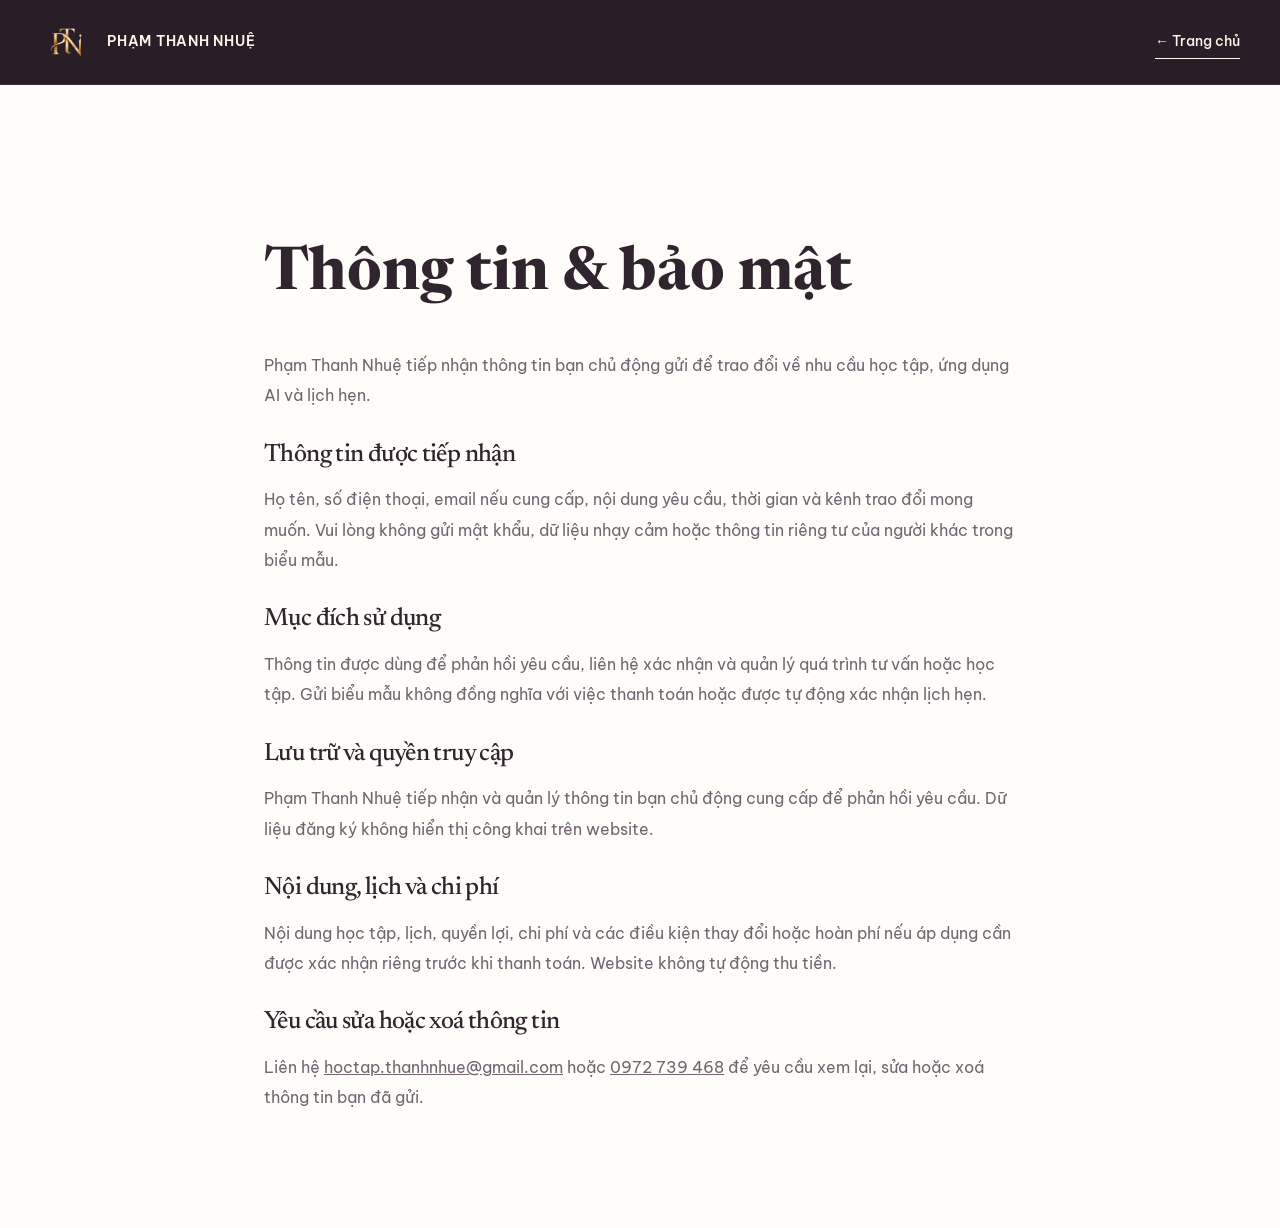
==== chinh-sach.html @ 93b3c7e9 "Refresh responsive layout and add inline registration form Preserve existing content and imagery. Ad" ====
<!doctype html><html lang="vi"><head><meta charset="utf-8"><meta name="viewport" content="width=device-width,initial-scale=1"><title>Thông tin & bảo mật | Phạm Thanh Nhuệ</title><link rel="preconnect" href="https://fonts.googleapis.com"><link rel="preconnect" href="https://fonts.gstatic.com" crossorigin><link href="https://fonts.googleapis.com/css2?family=Be+Vietnam+Pro:wght@400;500;600;700&family=Newsreader:opsz,wght@6..72,400;6..72,500;6..72,600&display=swap" rel="stylesheet"><link rel="stylesheet" href="style.css"><link rel="icon" type="image/png" sizes="1200x1200" href="/favicon-logo-v1.png"><link rel="apple-touch-icon" href="/favicon-logo-v1.png">


















<link rel="stylesheet" href="features.css"><link rel="stylesheet" href="refresh.css"><meta name="robots" content="noindex, nofollow"></head><body><header><div class="nav wrap"><a class="brand" href="/"><img src="logo-chi-pham-nhue-20260904110819-0026k.png" alt="Logo Phạm Thanh Nhuệ"><span>PHẠM THANH NHUỆ</span></a><a class="text-link" href="/#ket-noi">← Trang chủ</a></div></header><main class="wrap portal-shell"><article class="policy-copy"><h1>Thông tin &amp; bảo mật</h1><p>Phạm Thanh Nhuệ tiếp nhận thông tin bạn chủ động gửi để trao đổi về nhu cầu học tập, ứng dụng AI và lịch hẹn.</p><h2>Thông tin được tiếp nhận</h2><p>Họ tên, số điện thoại, email nếu cung cấp, nội dung yêu cầu, thời gian và kênh trao đổi mong muốn. Vui lòng không gửi mật khẩu, dữ liệu nhạy cảm hoặc thông tin riêng tư của người khác trong biểu mẫu.</p><h2>Mục đích sử dụng</h2><p>Thông tin được dùng để phản hồi yêu cầu, liên hệ xác nhận và quản lý quá trình tư vấn hoặc học tập. Gửi biểu mẫu không đồng nghĩa với việc thanh toán hoặc được tự động xác nhận lịch hẹn.</p><h2>Lưu trữ và quyền truy cập</h2><p>Phạm Thanh Nhuệ tiếp nhận và quản lý thông tin bạn chủ động cung cấp để phản hồi yêu cầu. Dữ liệu đăng ký không hiển thị công khai trên website.</p><h2>Nội dung, lịch và chi phí</h2><p>Nội dung học tập, lịch, quyền lợi, chi phí và các điều kiện thay đổi hoặc hoàn phí nếu áp dụng cần được xác nhận riêng trước khi thanh toán. Website không tự động thu tiền.</p><h2>Yêu cầu sửa hoặc xoá thông tin</h2><p>Liên hệ <a href="mailto:hoctap.thanhnhue@gmail.com">hoctap.thanhnhue@gmail.com</a> hoặc <a href="tel:0972739468">0972 739 468</a> để yêu cầu xem lại, sửa hoặc xoá thông tin bạn đã gửi.</p></article></main><script src="backend-config.js"></script><script src="api.js"></script></body></html>
---- style.css ----
:root{--ink:#24212a;--plum:#251823;--deep:#1b121a;--gold:#e0bc73;--muted:#746e76;--line:#e7e3e7;--paper:#fff;--soft:#f5f4f7;--serif:'Newsreader',Georgia,serif;--sans:'Be Vietnam Pro',sans-serif}*{box-sizing:border-box}html{scroll-behavior:smooth;scroll-padding-top:100px}body{margin:0;background:var(--paper);color:var(--ink);font:16px/1.8 var(--sans);-webkit-font-smoothing:antialiased}a{color:inherit;text-decoration:none}button,input,textarea{font:inherit}button,a,input,textarea{-webkit-tap-highlight-color:transparent}button{cursor:pointer}img{display:block;max-width:100%}h1,h2,h3,p{margin:0}p+p{margin-top:1rem}h2{font:500 clamp(2rem,3.1vw,3.15rem)/1.18 var(--serif);letter-spacing:-.025em;text-transform:none}h3{font-size:1.12rem;line-height:1.5;font-weight:600}p{color:var(--muted)}.wrap{width:min(1200px,calc(100% - 96px));margin:auto}.skip{position:fixed;left:20px;top:-100px;padding:12px;background:white;z-index:100}.skip:focus{top:10px}:focus-visible{outline:3px solid #be8940;outline-offset:5px}.button{display:inline-flex;align-items:center;justify-content:center;gap:22px;background:var(--gold);color:#251b19;padding:17px 24px;border:1px solid var(--gold);border-radius:4px;font-weight:600;font-size:.875rem;line-height:1.5;transition:background .2s,transform .2s}.button:hover{background:#efcf8f;transform:translateY(-2px)}.button span{font-size:1.25rem}.button.small{font-size:.8rem;padding:11px 17px;gap:17px}.text-link{display:inline-flex;align-items:center;font-size:.875rem;font-weight:500;border-bottom:1px solid currentColor;padding:4px 0;line-height:1.8}.eyebrow{font-size:.75rem;letter-spacing:.13em;text-transform:uppercase;font-weight:500;margin-bottom:24px;line-height:1.7;color:#936e37}header{position:sticky;top:0;z-index:20;background:rgba(27,18,26,.98);color:#fdf8ec;border-bottom:1px solid #ffffff14}.nav{display:flex;align-items:center;justify-content:space-between;gap:25px;min-height:90px}.brand{display:flex;align-items:center;gap:13px;flex-shrink:0}.brand img{width:49px;height:49px;object-fit:contain}.brand span{font-size:.85rem;letter-spacing:.055em;font-weight:600}nav{display:flex;gap:29px}nav a{font-size:.8rem;color:#d9d0d8;transition:color .2s}nav a:hover{color:var(--gold)}.menu-toggle{display:none}.hero{position:relative;background:var(--deep);color:#fff;overflow:hidden}.hero:before{content:'';position:absolute;inset:0;background:linear-gradient(90deg,#1b121afa,#211420bd),var(--hero-bg) center/cover;opacity:.7}.hero-grid{position:relative;display:grid;grid-template-columns:1.1fr 1fr;gap:50px;align-items:center;padding-top:70px;padding-bottom:55px}.hero .eyebrow{color:var(--gold);letter-spacing:.075em;margin-bottom:27px}.hero .eyebrow span{display:inline-block;width:22px;height:1px;background:var(--gold);vertical-align:middle;margin-right:12px}.hero h1{font:400 clamp(4.6rem,6.4vw,6.3rem)/.99 var(--serif);letter-spacing:-.04em;margin-bottom:25px}.hero h1 em{font-weight:400;color:var(--gold)}.hero h2{font:500 1.24rem/1.6 var(--sans);letter-spacing:0;margin-bottom:20px}.hero-description{max-width:540px;font-size:.93rem;line-height:1.9;color:#bdb1ba}.hero-actions{display:flex;align-items:center;flex-wrap:wrap;gap:20px;margin-top:32px}.hero-actions .text-link{color:#e4d3b3;font-size:.8rem}.hero-visual{position:relative;align-self:stretch;min-height:570px;display:flex;align-items:flex-end;padding-left:30px}.portrait-frame{position:relative;width:100%;height:545px;border:1px solid #bd936552;border-radius:240px 240px 12px 12px;background:radial-gradient(ellipse at 50% 65%,#78504890,transparent 75%);isolation:isolate;overflow:hidden}.portrait-frame:after{content:'';position:absolute;inset:auto 0 0;height:150px;background:linear-gradient(transparent,#23151dea);z-index:1}.portrait{position:absolute;height:102%;width:100%;object-fit:contain;object-position:bottom;bottom:-5px}.frame-label{position:absolute;top:30px;left:50%;transform:translateX(-50%);white-space:nowrap;font-size:.68rem;letter-spacing:.3em;color:#c7a97b}.portrait-caption{position:absolute;z-index:2;bottom:27px;left:15px;right:15px;text-align:center}.portrait-caption span{font-size:.65rem;letter-spacing:.13em;color:#e5d8c3}.portrait-caption strong{display:block;color:#f2d39a;font:500 1.75rem/1.6 var(--serif);margin-top:6px}.mentor-seal{position:absolute;left:0;top:58%;width:104px;height:104px;background:#e2bd77;border:7px solid #2e2026;border-radius:50%;color:#352620;display:flex;align-items:center;justify-content:center;flex-direction:column;z-index:3;box-shadow:0 15px 30px #0003}.mentor-seal b{font:500 2rem/1 var(--serif)}.mentor-seal span{font-size:.62rem;line-height:1.45;text-align:center;margin-top:6px}.stats{position:relative;border-top:1px solid #ffffff20;display:grid;grid-template-columns:repeat(3,1fr);padding:26px 0 32px}.stats>div{display:flex;gap:20px;align-items:center;justify-content:center;border-right:1px solid #ffffff20}.stats>div:first-child{justify-content:flex-start}.stats>div:last-child{border:0}.stats strong{font:400 3.1rem/1.2 var(--serif);color:var(--gold)}.stats span{font-size:.8rem;color:#d6ccd3}.section{padding-top:105px;padding-bottom:105px}.section-heading{display:grid;grid-template-columns:1.1fr .85fr;gap:90px;align-items:end;margin-bottom:50px}.section-heading h2{max-width:620px}.section-lead{font-size:.92rem;line-height:1.95;padding-bottom:4px}.benefits{display:grid;grid-template-columns:repeat(3,1fr);gap:26px}.benefit{border-top:1px solid #c4b5a4;padding:24px 0 0;display:flex;flex-direction:column}.number{font:400 2.8rem/1 var(--serif);color:#baa586;margin-bottom:30px}.benefit h3{font:500 1.55rem/1.3 var(--serif);margin-bottom:24px;min-height:65px}.benefit p{font-size:.875rem;line-height:1.85}.benefit .micro{font-size:.72rem;font-weight:600;letter-spacing:.04em;color:#a18c74;margin-bottom:7px}.solution{margin-top:25px;background:var(--soft);border-radius:5px;padding:22px;flex:1}.solution .micro{color:#815c27}.roadmap{background:var(--soft)}.roadmap-grid{display:grid;grid-template-columns:1fr 1.12fr;gap:110px}.roadmap-heading h2{margin-bottom:27px}.roadmap-heading>p:not(.eyebrow){font-size:.91rem;line-height:1.95}.roadmap-heading .text-link{margin-top:30px;color:#795422}.step{display:grid;grid-template-columns:48px 1fr;gap:26px;padding:29px 0;border-bottom:1px solid #dedbe1}.step:first-child{padding-top:0}.step:last-child{border:0;padding-bottom:0}.step>span{display:flex;align-items:center;justify-content:center;border:1px solid #c4ac87;border-radius:50%;width:44px;height:44px;font:500 1.35rem var(--serif);color:#8c6937}.step h3{font-size:.95rem;text-transform:uppercase;margin-bottom:11px}.step p{font-size:.875rem;line-height:1.85}.tech-grid{display:grid;grid-template-columns:1fr 1fr;gap:22px}.tech-card{border:1px solid var(--line);padding:32px;border-radius:7px;position:relative}.tech-index{font:400 1.6rem var(--serif);color:#bca681;display:block;margin-bottom:21px}.tech-card h3{font-size:1.12rem;margin-bottom:12px}.tech-card p{font-size:.875rem;max-width:440px;margin-bottom:26px;min-height:52px}.tags{display:flex;flex-wrap:wrap;gap:9px}.tags span{border:1px solid var(--line);border-radius:4px;padding:6px 12px;font-size:.76rem;background:#faf9fb;color:#514951}.quote-band{background:linear-gradient(#241520b8,#241520b8),var(--quote-bg) center/cover;color:#f6e8d2;text-align:center;padding:77px 0}.quote-band blockquote{font:400 clamp(2rem,3.3vw,3rem)/1.3 var(--serif);max-width:850px;margin:0 auto 23px}.quote-band p{color:var(--gold);font-size:.73rem;letter-spacing:.2em}.contact{display:grid;grid-template-columns:1fr 1fr;gap:90px}.contact-copy h2{margin-bottom:26px}.contact-copy>p:not(.eyebrow){font-size:.9rem}.advisor{display:flex;gap:20px;align-items:center;margin:30px 0}.advisor img{width:75px;height:86px;object-fit:cover;object-position:top;background:#ece7eb;border-radius:44px 44px 5px 5px}.advisor strong{font-size:.9rem}.advisor p{font-size:.62rem;margin-top:5px;letter-spacing:.04em}.availability{border-left:2px solid #c39b60;padding:5px 0 5px 18px;color:#907343;line-height:1.8}form{padding:35px;background:var(--soft);border:1px solid #e7e1e8;border-radius:8px;align-self:start}form h3{font:500 1.6rem var(--serif);margin-bottom:25px}label{display:block;font-size:.76rem;font-weight:500;margin-bottom:7px}input,textarea{display:block;width:100%;border:1px solid #dcd6df;border-radius:4px;background:#fff;padding:12px 13px;color:var(--ink);font-size:.875rem;min-width:0;margin-bottom:19px}textarea{resize:vertical}input::placeholder,textarea::placeholder{color:#a099a4}input:focus,textarea:focus{border-color:#a58a64;outline:2px solid #d1b78b50;outline-offset:1px}.form-row{display:grid;grid-template-columns:1fr 1fr;gap:15px}.form-note{font-size:.75rem;line-height:1.7;margin-bottom:18px}form>.button{width:100%;justify-content:space-between}.result-actions{display:flex;gap:12px;flex-wrap:wrap}.result-actions a,.result-actions button{border:1px solid #be9b60;padding:8px 12px;background:white;border-radius:3px;font-size:.8rem}#form-result{margin-top:20px;padding-top:15px;border-top:1px solid #d8ced8}#form-result p{font-size:.8rem;margin-bottom:12px}.experiences{background:#f5f4f2}.gallery{display:grid;grid-template-columns:repeat(4,1fr);gap:16px}.gallery-item{padding:0;border:0;background:#e4e4df;border-radius:5px;position:relative;overflow:hidden;aspect-ratio:4/5;isolation:isolate}.gallery-item img{width:100%;height:100%;object-fit:cover;transition:transform .5s}.gallery-item:hover img{transform:scale(1.05)}.gallery-item>span{position:absolute;bottom:0;left:0;right:0;padding:30px 15px 12px;background:linear-gradient(transparent,#0008);color:white;display:flex;justify-content:space-between;font-size:.75rem}footer{background:var(--deep);color:#d3c7ce;padding-top:60px}.footer-grid{display:grid;grid-template-columns:1.5fr 1fr .55fr;gap:70px;padding-bottom:45px}.footer-grid p{font-size:.8rem;max-width:390px;color:#9e929b}.footer-role{font-size:.65rem!important;margin:17px 0 10px;letter-spacing:.04em}.footer-grid h3{font-size:.875rem;margin-bottom:17px;color:#e3ca9b}.footer-grid>div:not(:first-child)>a,.socials>span{display:block;font-size:.8rem;margin-bottom:9px;overflow-wrap:anywhere}.socials>span{color:#887e85}.footer-bottom{border-top:1px solid #ffffff16;padding-top:20px;padding-bottom:24px;display:flex;justify-content:space-between;font-size:.7rem;color:#968992}.footer-bottom a{color:#d8c4a4}dialog{padding:45px 65px;background:#171119;border:1px solid #6d5764;border-radius:8px;color:#fff;width:min(1100px,95vw);max-height:94dvh;overflow:auto}dialog::backdrop{background:#100b12e8}dialog[open]{display:flex;align-items:center;justify-content:center;gap:20px}dialog figure{margin:0;min-width:0}dialog img{max-height:75dvh;object-fit:contain;margin:auto}dialog figcaption{font-size:.8rem;text-align:center;margin-top:12px;color:#dfd4db}dialog button{border:1px solid #ffffff40;background:#2d2130;color:white;border-radius:50%;height:42px;min-width:42px;font-size:1.2rem}#close-lightbox{position:absolute;right:9px;top:8px;font-size:1.7rem}#copy-status{color:#725123}@media(min-width:1500px){.hero-grid{padding-top:90px;padding-bottom:75px}}@media(max-width:1100px){.wrap{width:calc(100% - 60px)}.nav{gap:14px}nav{gap:15px}.brand span{font-size:.72rem}.button.small{font-size:.72rem}.hero-grid{gap:20px}.hero h1{font-size:5rem}.hero-visual{padding-left:18px}.section-heading{gap:50px}.roadmap-grid{gap:60px}.contact{gap:50px}.footer-grid{gap:35px}}@media(max-width:850px){.wrap{width:calc(100% - 40px)}.nav{min-height:76px}.brand img{width:43px;height:43px}.nav>.button{margin-left:auto;font-size:.7rem;padding:10px 12px;gap:8px}.menu-toggle{display:block;background:transparent;color:var(--gold);border:1px solid #ffffff30;border-radius:3px;font-size:1.3rem;width:38px;height:38px}.nav nav{display:none;position:absolute;top:76px;left:0;right:0;background:var(--deep);padding:24px;flex-direction:column;gap:18px;border-bottom:1px solid #ffffff30}.nav nav.open{display:flex}.hero-grid{padding-top:55px;grid-template-columns:1.1fr 1fr;gap:8px}.hero h1{font-size:4rem}.hero h2{font-size:1rem}.hero-description{font-size:.83rem}.hero .eyebrow{font-size:.65rem}.hero-visual{min-height:460px}.portrait-frame{height:440px}.portrait-caption strong{font-size:1.35rem}.portrait-caption span{font-size:.51rem}.frame-label{font-size:.53rem}.mentor-seal{width:84px;height:84px;left:0}.mentor-seal b{font-size:1.6rem}.mentor-seal span{font-size:.55rem}.hero-actions .button{font-size:.75rem;padding:14px 17px}.stats>div{gap:10px}.stats strong{font-size:2.6rem}.stats span{font-size:.65rem}.section{padding-top:75px;padding-bottom:75px}.section-heading{gap:30px;grid-template-columns:1fr 1fr}.section-heading h2{font-size:2.2rem}.benefits{gap:18px}.benefit h3{font-size:1.3rem}.solution{padding:16px}.roadmap-grid{gap:40px}.contact{gap:30px}form{padding:23px}.form-row{grid-template-columns:1fr;gap:0}.gallery{gap:12px}.footer-grid{gap:25px;grid-template-columns:1.3fr 1fr}.socials{grid-column:1/-1;display:flex;gap:25px}.footer-bottom{gap:30px}.eyebrow{font-size:.7rem}}@media(max-width:600px){html{scroll-padding-top:85px}.wrap{width:calc(100% - 40px)}.nav{gap:9px;min-height:74px}.brand{gap:8px}.brand span{font-size:.66rem;letter-spacing:.015em}.brand img{width:34px;height:40px}.nav>.button{font-size:.65rem;padding:8px 9px;gap:0;max-width:107px;text-align:center}.nav>.button span{display:none}.menu-toggle{width:33px;height:35px;font-size:1.15rem;flex-shrink:0}.hero-grid{grid-template-columns:1fr;padding-top:42px;padding-bottom:30px}.hero h1{font-size:4.55rem;line-height:1.02}.hero h2{font-size:1.1rem;line-height:1.55}.hero .eyebrow{font-size:.65rem;letter-spacing:.055em;margin-bottom:22px}.hero-description{font-size:.9rem}.hero-actions{gap:22px;margin-top:27px}.hero-actions .button{font-size:.8rem;padding:15px 17px}.hero-actions .text-link{font-size:.76rem}.hero-visual{min-height:470px;margin-top:25px;padding:0 12px 0 24px}.portrait-frame{height:460px}.portrait-caption strong{font-size:1.7rem}.portrait-caption span{font-size:.65rem}.frame-label{font-size:.65rem}.mentor-seal{width:95px;height:95px;left:2px;top:60%}.stats{padding:23px 0 28px}.stats>div{flex-direction:column;gap:3px;justify-content:center!important;align-items:center;text-align:center}.stats strong{font-size:2.3rem}.stats span{font-size:.64rem;max-width:90px;line-height:1.6}.section{padding-top:65px;padding-bottom:65px}.section-heading{grid-template-columns:1fr;gap:23px;margin-bottom:35px}.section-heading h2,h2{font-size:2.2rem;line-height:1.18}.section-lead{font-size:.9rem}.eyebrow{margin-bottom:18px}.benefits{grid-template-columns:1fr;gap:30px}.benefit{padding-top:20px}.number{font-size:2.3rem;margin-bottom:17px}.benefit h3{min-height:0;font-size:1.6rem;margin-bottom:21px}.benefit p{font-size:.9rem}.benefit .micro{font-size:.75rem}.solution{padding:21px;margin-top:20px}.roadmap-grid{grid-template-columns:1fr;gap:43px}.step{gap:20px;padding:24px 0}.step h3{font-size:.92rem}.tech-grid{grid-template-columns:1fr;gap:16px}.tech-card{padding:25px}.tech-card p{min-height:0;font-size:.9rem}.tags span{font-size:.77rem}.quote-band{padding:60px 0}.quote-band blockquote{font-size:2.05rem}.contact{grid-template-columns:1fr;gap:35px}.contact-copy>p:not(.eyebrow){font-size:.9rem}.advisor p{font-size:.64rem}form{padding:24px 20px}input,textarea{font-size:1rem}.form-row{grid-template-columns:1fr}.gallery{grid-template-columns:repeat(2,1fr);gap:12px}.footer-grid{grid-template-columns:1fr;gap:28px}.footer-grid .brand span{font-size:.9rem}.footer-grid .brand img{width:48px;height:48px}.footer-grid>div:not(:first-child)>a,.socials>span{font-size:.875rem}.footer-grid p{font-size:.875rem}.socials{gap:20px;flex-wrap:wrap}.footer-bottom{flex-direction:column;gap:8px;font-size:.75rem}dialog{padding:48px 10px 17px;gap:8px!important;width:98vw}dialog button{min-width:32px;height:32px;font-size:1rem}dialog figcaption{font-size:.7rem}dialog img{max-height:70dvh}}@media(prefers-reduced-motion:reduce){html{scroll-behavior:auto}*,*:before,*:after{transition:none!important}}
/* Readable Vietnamese copy at every breakpoint. */
.hero-description,.section-lead,.benefit p,.roadmap-heading>p:not(.eyebrow),.step p,.tech-card p,.contact-copy>p:not(.eyebrow){font-size:1rem}
nav a,.button.small,.hero-actions .button,.hero-actions .text-link,.stats span,label,.form-note,.tags span,.benefit .micro,.result-actions a,.result-actions button,#form-result p,.footer-grid p,.footer-grid>div:not(:first-child)>a,.socials>span{font-size:.875rem}
.eyebrow,.hero .eyebrow,.portrait-caption span,.advisor p,.frame-label,.footer-role,.footer-bottom,.gallery-item>span{font-size:.75rem!important}
.mentor-seal span{font-size:.75rem;line-height:1.2}.mentor-seal{width:110px;height:110px}.portrait{height:114%;width:114%;max-width:none;left:-7%;bottom:-8%}.brand span{font-size:.875rem}.hero-visual{min-height:570px}
@media(max-width:1100px){nav{gap:16px}.nav{gap:14px}.brand span{font-size:.8rem}.button.small{padding:10px 12px;font-size:.8rem}}
@media(max-width:850px){.hero-grid{grid-template-columns:1.15fr 1fr}.hero-visual{min-height:520px}.portrait-frame{height:470px}.hero h1{font-size:3.8rem}.frame-label{letter-spacing:.1em}.portrait-caption span{font-size:.65rem!important}.stats>div{flex-direction:column;gap:3px}.stats>div:first-child{justify-content:center}.stats span{text-align:center;font-size:.8rem}}
@media(max-width:600px){.nav>.button{display:none}.menu-toggle{margin-left:auto;width:42px;height:42px}.brand span{font-size:.875rem}.brand img{width:42px;height:42px}.hero-grid{grid-template-columns:1fr}.hero h1{font-size:clamp(3.8rem,16vw,4.55rem)}.hero-visual{min-height:480px}.hero .eyebrow{letter-spacing:.02em}.hero .eyebrow span{display:none}.stats span{font-size:.75rem;max-width:105px}.portrait-caption span{font-size:.75rem!important}.portrait-caption strong{font-size:1.7rem}.hero-actions{gap:22px}.hero-actions .button{font-size:.875rem}.advisor img{flex-shrink:0}.advisor p{line-height:1.6}.section-heading h2,h2{font-size:2.25rem}.footer-bottom{font-size:.75rem}.socials{gap:22px}}
---- features.css ----
.feature-grid{display:grid;grid-template-columns:repeat(2,minmax(0,1fr));gap:20px}.feature-card{padding:30px;border:1px solid #e0bc7333;border-radius:20px;background:#251823;text-decoration:none;color:inherit;transition:transform .2s,border-color .2s}.feature-card:hover{transform:translateY(-4px);border-color:#e0bc73}.feature-card span,.feature-card b{color:#e0bc73;font-size:13px}.feature-card h3{font-size:27px;margin:18px 0 12px}.feature-card p{line-height:1.8;color:#d1c5cd}.feature-faq details{border-bottom:1px solid #e0bc7333;padding:23px 0}.feature-faq summary{cursor:pointer;font-size:18px}.feature-faq details p{max-width:850px;line-height:1.8;color:#d1c5cd}.quick-contact{position:fixed;bottom:20px;right:20px;display:flex;gap:8px;z-index:30}.quick-contact a{background:#e0bc73;color:#251823;border:1px solid #1b121a;padding:12px 18px;border-radius:30px;text-decoration:none;font-weight:600;box-shadow:0 5px 25px #0004}.form-layout{display:grid;grid-template-columns:1fr 1.1fr;gap:70px;padding-top:70px;padding-bottom:80px}.form-layout h1{font-family:Newsreader,serif;font-size:clamp(40px,5vw,68px);line-height:1.1;margin:15px 0 25px}.form-portrait{margin-top:35px}.form-portrait img{height:240px;max-width:100%;object-fit:contain;object-position:left bottom}.form-portrait p{color:#e0bc73}.form-panel{background:#251823;border:1px solid #e0bc7333;padding:32px;border-radius:24px;align-self:start}.form-panel form{display:grid;gap:22px}.form-panel label{display:grid;gap:9px;font-size:14px}.form-panel input,.form-panel textarea,.form-panel select{font:inherit;color:#f8f1ec;background:#1b121a;border:1px solid #ad939680;padding:13px 14px;border-radius:9px;width:100%;box-sizing:border-box;color-scheme:dark}.form-panel input:focus,.form-panel textarea:focus,.form-panel select:focus{outline:2px solid #e0bc73;outline-offset:2px}.form-panel .consent{display:flex;align-items:flex-start;gap:12px;line-height:1.7}.consent input{width:18px;height:18px;flex:0 0 18px;margin-top:4px;accent-color:#e0bc73}.form-panel small,.form-note{color:#b9aab4;font-size:12px;line-height:1.7}.form-panel .button{cursor:pointer;justify-content:center;width:100%;font:inherit}.form-panel button:disabled{opacity:.6;cursor:wait}.bot-trap{position:absolute!important;left:-10000px!important;width:1px!important;height:1px!important;overflow:hidden}#form-status:empty{display:none}#form-status{padding:15px;border-radius:10px;background:#1b121a;line-height:1.7}#form-status[data-state=success]{border:1px solid #8bc69b}#form-status[data-state=error]{border:1px solid #e79da2}.policy-copy{max-width:800px;padding:60px 24px;margin:auto;line-height:1.9}.policy-copy h1{font-family:Newsreader,serif;font-size:48px}.policy-copy h2{font-size:25px;margin-top:30px}.portal-shell{padding-block:55px;min-height:65vh}.portal-card{padding:28px;background:#251823;border:1px solid #e0bc7333;border-radius:20px;margin:20px 0}.portal-toolbar{display:flex;gap:12px;flex-wrap:wrap}.portal-table{overflow:auto}.portal-table table{border-collapse:collapse;width:100%;min-width:650px}.portal-table th,.portal-table td{padding:14px;text-align:left;border-bottom:1px solid #e0bc7333;vertical-align:top}.portal-table select,.portal-table button{font:inherit}.portal-status{color:#e0bc73}.portal-hidden{display:none!important}@media(max-width:760px){.feature-grid,.form-layout{grid-template-columns:1fr}.form-layout{gap:30px;padding-top:35px}.form-portrait{display:none}.form-panel{padding:22px}.quick-contact{bottom:12px;right:12px}.quick-contact a{padding:10px 14px;font-size:13px}.feature-card{padding:24px}.form-layout h1{font-size:44px}.feature-faq{padding-bottom:90px}}
.portal-shell h1{font-family:Newsreader,serif;font-size:clamp(38px,5vw,60px);margin:18px 0}.portal-shell input,.portal-shell select,.portal-shell textarea{color:#f8f1ec;background:#1b121a;border:1px solid #ad939680;border-radius:8px;padding:11px;font:inherit;max-width:100%}.admin-stats{display:grid;grid-template-columns:repeat(4,1fr);gap:14px;margin:25px 0}.admin-stats div{border:1px solid #e0bc7333;padding:20px;border-radius:16px;background:#251823}.admin-stats strong{display:block;font-size:30px;color:#e0bc73}.admin-stats span{font-size:13px}.admin-tabs{margin:30px 0;border-bottom:1px solid #e0bc7333}.admin-tabs button{padding:14px 10px;border:0;background:none;color:#d1c5cd;font:inherit;cursor:pointer}.admin-tabs button[aria-selected=true]{color:#e0bc73;border-bottom:3px solid #e0bc73}.admin-filters{display:grid;grid-template-columns:2fr 1fr 1fr;gap:15px;margin:25px 0}.admin-filters label{display:grid;gap:8px;font-size:13px}.lead-meta{display:flex;gap:15px;flex-wrap:wrap;color:#c4b3bf;font-size:13px}.lead-message{white-space:pre-wrap;overflow-wrap:anywhere;line-height:1.7}.lead-badge{padding:5px 10px;border:1px solid #e0bc7360;border-radius:30px;color:#e0bc73;display:inline-block;font-size:12px}.admin-dialog{background:#251823;color:#fff;width:min(650px,92vw);border:1px solid #e0bc7360;border-radius:20px;padding:30px;max-height:90vh;overflow:auto}.admin-dialog::backdrop{background:#000a}.admin-dialog #close-editor{float:right;background:none;color:#fff;border:0;font-size:30px;cursor:pointer}.admin-dialog form{display:grid;gap:18px}.admin-dialog label{display:grid;gap:8px}.admin-dialog input,.admin-dialog select,.admin-dialog textarea{background:#1b121a;color:#fff;padding:12px;border:1px solid #ad939680;border-radius:8px;font:inherit;width:100%}.admin-dialog input[type=checkbox]{width:20px}.admin-dialog pre{white-space:pre-wrap;overflow-wrap:anywhere;padding:15px;background:#1b121a}.portal-footer{display:flex;gap:25px;flex-wrap:wrap;padding-bottom:25px}.lesson-card p{white-space:pre-wrap}.lesson-card label{display:flex;gap:12px;align-items:center}.lesson-card input[type=checkbox]{width:20px;height:20px;accent-color:#e0bc73}@media(max-width:760px){.admin-stats{grid-template-columns:repeat(2,1fr)}.admin-filters{grid-template-columns:1fr}.portal-toolbar .button{font-size:13px}.portal-card{padding:20px}.portal-shell{padding-bottom:70px}}
---- refresh.css ----
/* Spacious, responsive brand presentation; all original content and imagery retained. */
:root{--ink:#30242e;--muted:#706570;--paper:#fffdf9;--soft:#f6f1ec;--line:#e8ddd2}body{background:var(--paper)}.wrap{width:min(1200px,calc(100% - 72px))}header{background:#21141ff5;backdrop-filter:blur(14px)}.nav{min-height:84px;gap:22px}.brand img{width:54px;height:54px}.brand span{font-size:14px;letter-spacing:.055em}.nav nav{gap:22px}.nav nav a{font-size:13px;white-space:nowrap}.nav>.button{display:none}.menu-toggle{margin-left:auto}.button{border-radius:999px;padding:16px 26px;box-shadow:0 8px 22px #b8803020}.button.small{border-radius:999px}.hero-grid{grid-template-columns:1.05fr 1fr;gap:55px;padding:64px 0 58px}.hero h1{font-size:clamp(64px,6.7vw,92px);line-height:1.03;letter-spacing:-.035em}.hero h2{font-size:20px;max-width:530px;line-height:1.55}.hero-description{color:#d2c6d0;line-height:1.85;max-width:540px}.hero .eyebrow{color:#edc987;letter-spacing:.055em}.hero-visual{min-height:540px;padding-left:14px}.portrait-frame{height:535px;border-radius:260px 260px 28px 28px;border-color:#d6ac705c;background:radial-gradient(ellipse at 50% 60%,#885c594f,transparent 76%)}.hero-actions{gap:24px;margin-top:30px}.hero-actions .button{background:#edc987}.section{padding-block:90px}.section-heading{gap:65px;margin-bottom:42px}.section-heading h2,h2{font-size:clamp(32px,3.3vw,46px);line-height:1.18}.section-lead{line-height:1.9}.eyebrow{color:#906b35;letter-spacing:.14em}.intro .benefits{gap:22px}.benefit{border:1px solid var(--line);border-radius:22px;background:#fff;padding:28px;box-shadow:0 8px 30px #39203104}.number{font-size:40px;margin-bottom:22px;color:#ac8856}.benefit h3{font-size:26px;min-height:66px;line-height:1.25}.benefit p{font-size:15px;line-height:1.85}.solution{padding:20px;margin-top:22px;background:#f7f3ee;border-radius:14px}.roadmap{background:#f3eee8}.roadmap-grid{gap:80px}.step{gap:22px;padding-block:27px}.step>span{background:#fffcf5;border-color:#d7c29e}.step p{font-size:15px}.tech-grid{gap:22px}.tech-card{background:#fff;border-color:var(--line);padding:32px;border-radius:22px;transition:box-shadow .2s,transform .2s}.tech-card:hover{transform:translateY(-3px);box-shadow:0 12px 28px #30242e0a}.tech-index{color:#ab8551}.tags span{border-radius:999px;background:#faf6f0;border-color:#e9dcc8;padding:7px 13px;font-size:13px}.quote-band{padding-block:76px}.contact{gap:65px}.contact>div:last-child{border:1px solid var(--line);border-radius:22px;padding:34px;background:#fff;align-self:start}.contact>div:last-child h3{font:500 27px var(--serif);margin-bottom:20px}.contact>div:last-child a{border-bottom:1px solid #dac8aa;padding-bottom:3px}.experiences{background:#f4efe9}.gallery{gap:18px}.gallery-item{border-radius:16px;aspect-ratio:4/5}.footer-grid{gap:50px}.footer-grid p{line-height:1.8}.inquiry-section{background:#f4eee4;border-bottom:1px solid #e7dccc}.inquiry-grid{display:grid;grid-template-columns:.95fr 1.05fr;gap:70px;align-items:center}.inquiry-copy h2{margin-bottom:22px}.inquiry-copy h2 em{font-weight:400;color:#916c38}.inquiry-copy>p:not(.eyebrow){font-size:16px;line-height:1.9;max-width:480px}.inquiry-points{display:grid;gap:17px;margin:32px 0;color:#ac8248;font:500 22px var(--serif)}.inquiry-points span{display:flex;gap:20px;align-items:center}.inquiry-points b{font:500 14px var(--sans);color:#493a43}.contact-direct{border-top:1px solid #ddcdb8;padding-top:24px;display:flex;flex-wrap:wrap;gap:15px 24px;font-size:14px}.contact-direct>span{width:100%;color:#75686d}.contact-direct a{color:#60452d;border-bottom:1px solid #b9935e}.form-panel{background:#fff;border:1px solid #e4d9cc;border-radius:24px;padding:34px;box-shadow:0 16px 50px #573b2210;color:var(--ink)}.form-heading{margin-bottom:25px}.form-kicker{color:#987342;font-size:10px;letter-spacing:.12em;font-weight:600}.form-heading h3{font:500 31px var(--serif);margin:12px 0}.form-heading p{font-size:14px}.form-panel form{background:transparent;border:0;padding:0;display:grid;gap:17px}.form-panel label{font-size:14px;margin:0;font-weight:500;gap:8px}.form-panel input,.form-panel textarea,.form-panel select{background:#fffcf8;border-color:#d8cec2;color:#30242e;color-scheme:light;font-size:16px;margin:0;padding:12px 14px;min-height:48px;border-radius:10px}.form-panel textarea{min-height:112px;line-height:1.6}.form-panel small,.form-note{font-size:12px;color:#776c70}.form-panel .consent{font-size:12px;font-weight:400;gap:10px;line-height:1.65}.form-panel .consent input{min-height:18px;width:18px;height:18px;margin:3px 0 0;padding:0}.consent a{color:#866231;text-decoration:underline}.form-panel .button{font-size:15px;border-radius:12px;box-shadow:none;padding:16px}.form-panel .form-note{margin:0;text-align:center}.form-panel #form-status{margin:0;background:#f7f2e9;color:#4c3a27}.form-result-actions{display:flex;gap:12px;flex-wrap:wrap;margin-top:10px}.form-result-actions a,.form-result-actions button{background:white;border:1px solid #d7be98;border-radius:8px;padding:10px;color:#553c29;font:inherit;font-size:13px}.feature-grid{gap:20px}.feature-card{background:#fff;border:1px solid var(--line);color:var(--ink);border-radius:20px;padding:28px}.feature-card p{color:var(--muted);font-size:15px}.feature-card span,.feature-card b{color:#8d6834}.feature-card h3{font:500 29px var(--serif);margin:18px 0}.feature-faq details{border-color:var(--line)}.feature-faq summary{font-weight:500;font-size:16px;min-height:35px}.feature-faq details p{color:var(--muted);font-size:15px;margin-top:15px}.feature-faq details a{color:#886130;text-decoration:underline}.quick-contact{bottom:22px;right:22px;gap:8px}.quick-contact a{box-shadow:0 5px 20px #21141f1f;border:1px solid #e2c48f;background:#f2d7a3;font-size:13px;padding:11px 17px}.quick-contact .quick-register{background:#2c1c29;color:#fff5e5;border-color:#614150}.quick-contact a:last-child{display:none}.form-layout{padding-top:64px;gap:70px}.form-layout .form-portrait img{height:280px}.form-layout .form-portrait p{color:#8d6834}.form-layout h1{font-size:54px}.form-layout a{overflow-wrap:anywhere}.portal-shell input,.portal-shell select,.portal-shell textarea{background:#fff;color:var(--ink);border-color:#cfc3b6}.portal-card,.admin-stats div{background:#fff;border-color:var(--line)}.portal-card h2{font-size:29px;margin:15px 0}.lead-meta{color:#776b74}.lead-badge{color:#825d2f;border-color:#d6bd99}.admin-stats strong{color:#825d2f}.admin-tabs{border-color:var(--line)}.admin-tabs button{color:#776774}.admin-tabs button[aria-selected=true]{color:#704a26;border-color:#a77b42}.portal-status{color:#835f32}.admin-dialog{background:#fffcf8;color:var(--ink);border-color:#cbb99f}.admin-dialog[open]{display:block}.admin-dialog #close-editor{color:var(--ink)}.admin-dialog input,.admin-dialog textarea,.admin-dialog select{background:#fff;color:var(--ink);border-color:#cec0b0}.admin-dialog pre{background:#f5eee3}.portal-shell>p{margin-bottom:20px}.portal-footer a{color:#d8c4a4;font-size:13px}.policy-copy{max-width:800px}.policy-copy p{color:var(--muted)}.policy-copy a{text-decoration:underline}.policy-copy h2{margin-bottom:14px}.quick-contact{padding-bottom:env(safe-area-inset-bottom)}
@media(max-width:1100px){.nav nav{gap:14px}.nav nav a{font-size:12px}.brand span{font-size:13px}.hero-grid{gap:30px}.hero h1{font-size:72px}.hero-visual{min-height:510px}.portrait-frame{height:500px}.inquiry-grid{gap:40px}.form-panel{padding:28px}.benefit{padding:23px}.section-heading{gap:40px}.roadmap-grid{gap:50px}}
@media(max-width:950px){.menu-toggle{display:block;background:transparent;color:var(--gold);border:1px solid #ffffff30;border-radius:8px;width:44px;height:44px}.nav nav{display:none;position:absolute;top:84px;left:0;right:0;background:var(--deep);padding:24px 36px;flex-direction:column;gap:20px;border-bottom:1px solid #ffffff30}.nav nav.open{display:flex}.nav nav a{font-size:15px}.hero h1{font-size:64px}.hero h2{font-size:18px}.hero-description{font-size:15px}.hero-visual{min-height:490px}.portrait-frame{height:470px}.benefits{grid-template-columns:1fr}.benefit h3{min-height:0}.intro .benefits{grid-template-columns:repeat(3,1fr)}.intro .benefit h3{font-size:23px;min-height:85px}.inquiry-grid{grid-template-columns:.85fr 1.15fr;gap:30px}.inquiry-copy h2{font-size:35px}.section{padding-block:72px}}
@media(max-width:760px){.wrap{width:calc(100% - 40px)}.nav{min-height:72px}.brand img{width:44px;height:44px}.brand span{font-size:13px}.nav nav{top:72px;padding:24px}.hero-grid{grid-template-columns:1fr;padding:38px 0 35px;gap:0}.hero h1{font-size:clamp(58px,13vw,80px);max-width:550px;margin-bottom:20px}.hero h2{font-size:18px;margin-bottom:16px}.hero-description{font-size:15px;line-height:1.8;max-width:620px}.hero .eyebrow{font-size:11px!important;margin-bottom:20px}.hero-actions{gap:20px;margin-top:24px}.hero-actions .button{font-size:14px;padding:14px 22px}.hero-actions .text-link{font-size:13px}.hero-visual{min-height:0;padding:0;width:min(420px,100%);margin:32px auto 0}.portrait-frame{height:410px;border-radius:220px 220px 20px 20px}.portrait{height:115%;width:115%;left:-7.5%;bottom:-8%}.frame-label{top:22px}.portrait-caption{bottom:22px}.portrait-caption strong{font-size:27px}.portrait-caption span{font-size:10px!important;letter-spacing:.08em}.section{padding-block:58px}.section-heading{grid-template-columns:1fr;gap:20px;margin-bottom:30px}.section-heading h2,h2{font-size:34px}.section-lead{font-size:15px}.eyebrow{font-size:11px!important;margin-bottom:16px}.intro .benefits{grid-template-columns:1fr}.intro .benefit h3{min-height:0;font-size:27px}.benefit{padding:25px}.number{font-size:35px;margin-bottom:17px}.benefit h3{margin-bottom:18px}.inquiry-grid{grid-template-columns:1fr;gap:30px}.inquiry-copy h2{font-size:35px}.inquiry-copy>p:not(.eyebrow){font-size:15px}.inquiry-points{margin:25px 0;gap:12px}.contact-direct{padding-top:20px}.form-panel{padding:25px 22px;border-radius:20px}.form-heading h3{font-size:29px}.form-panel form{gap:18px}.form-panel input,.form-panel textarea,.form-panel select{font-size:16px}.roadmap-grid{grid-template-columns:1fr;gap:35px}.tech-grid{grid-template-columns:1fr}.tech-card{padding:27px}.quote-band{padding-block:55px}.quote-band blockquote{font-size:32px}.contact{grid-template-columns:1fr;gap:25px}.contact>div:last-child{padding:27px}.gallery{grid-template-columns:repeat(2,1fr);gap:12px}.gallery-item{border-radius:12px}.feature-grid{grid-template-columns:1fr}.feature-card{padding:25px}.feature-card h3{font-size:27px}.quick-contact{bottom:12px;left:20px;right:20px;display:grid;grid-template-columns:1fr auto;padding:8px;background:#fffcf5ed;backdrop-filter:blur(12px);border:1px solid #d9c6aa;border-radius:999px;box-shadow:0 8px 30px #24112026}.quick-contact a{text-align:center;padding:11px 20px;border:0;box-shadow:none;min-height:44px}.quick-contact .quick-register{font-size:14px}.quick-contact a:last-child{display:none}footer{padding-bottom:88px}.footer-grid{gap:30px}.footer-bottom{font-size:12px!important}.form-layout{grid-template-columns:1fr;padding-top:38px;padding-bottom:50px;gap:28px}.form-layout h1{font-size:42px}.form-layout .form-portrait{display:none}.form-layout .section-lead{font-size:15px}.portal-shell h1{font-size:39px}.portal-card{padding:22px}.portal-toolbar{gap:9px}.portal-shell .button.small{font-size:12px}.admin-dialog{padding:25px}.policy-copy{padding:10px 0 40px}.policy-copy h1{font-size:38px}.feature-faq{padding-bottom:65px}}
@media(max-width:360px){.wrap{width:calc(100% - 32px)}.hero h1{font-size:56px}.brand span{font-size:12px}.hero-actions{gap:16px}.hero-actions .button{padding:13px 18px}.portrait-frame{height:350px}.form-panel{padding:23px 18px}.quick-contact{left:12px;right:12px}}
@media(prefers-reduced-motion:reduce){*{scroll-behavior:auto!important;transition:none!important}}
.form-panel button:disabled{cursor:not-allowed}.quick-contact.is-form-visible{visibility:hidden;opacity:0;pointer-events:none}@media(max-width:760px){.inquiry-grid>.form-panel{order:-1}.inquiry-copy{padding-top:8px}}
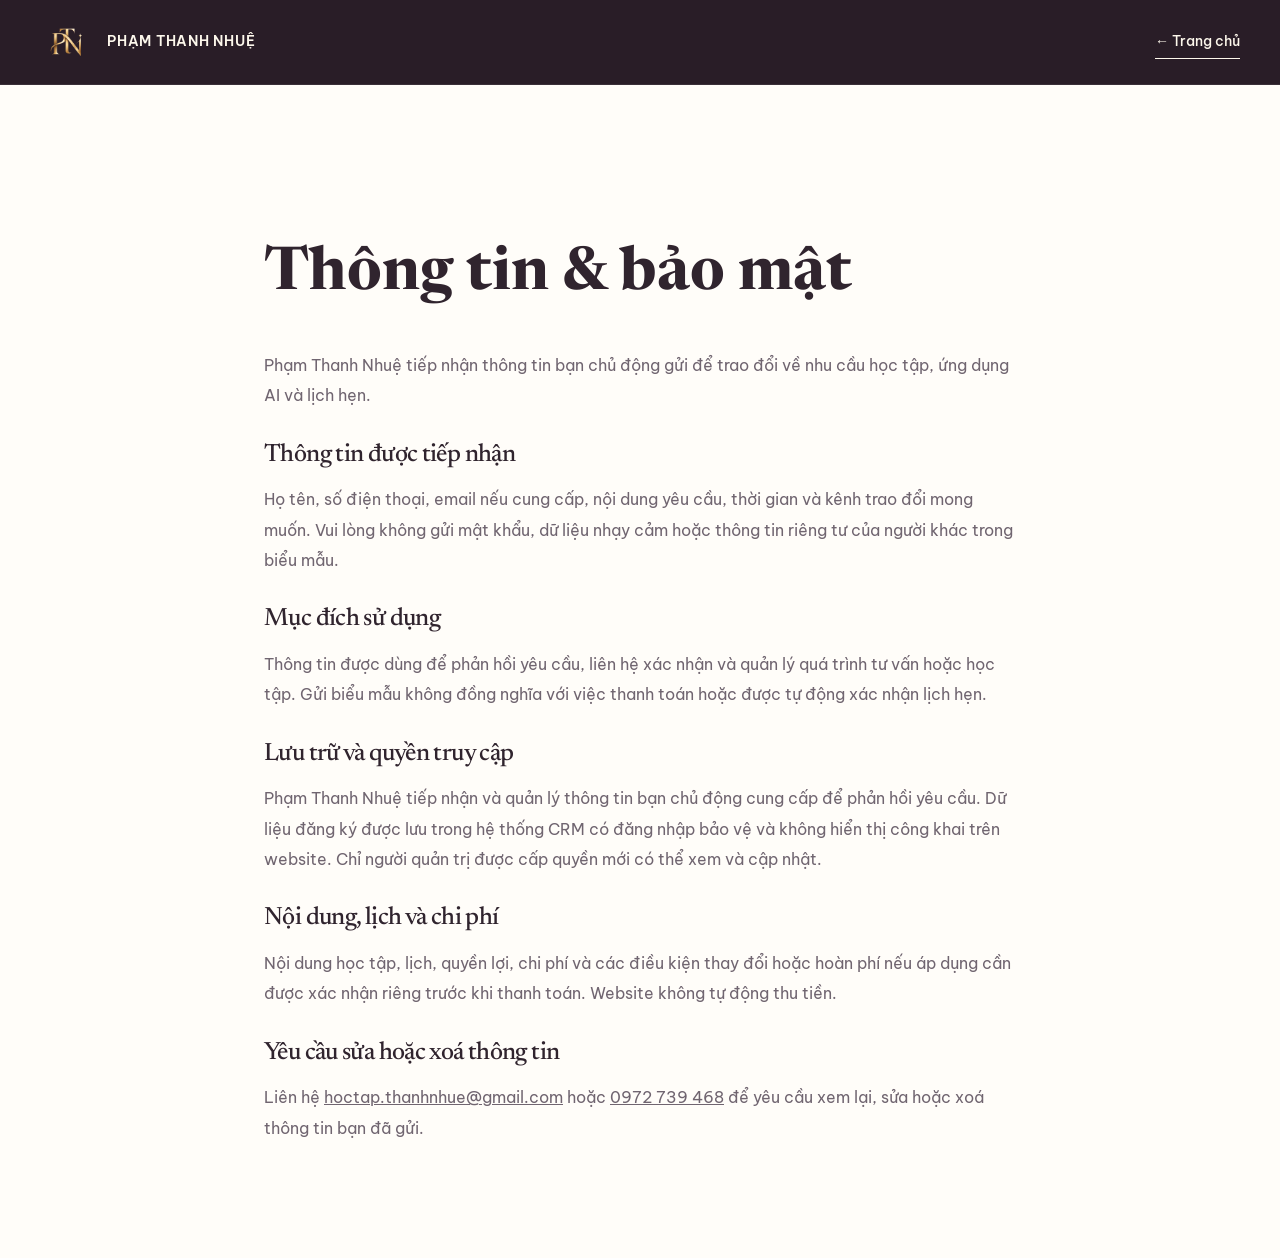
==== commit 1380c532: "Bật gửi form landing page vào CRM quản trị học viên" ====
--- a/chinh-sach.html
+++ b/chinh-sach.html
@@ -17,4 +17,4 @@
 
 
 
-<link rel="stylesheet" href="features.css"><link rel="stylesheet" href="refresh.css"><meta name="robots" content="noindex, nofollow"></head><body><header><div class="nav wrap"><a class="brand" href="/"><img src="logo-chi-pham-nhue-20260904110819-0026k.png" alt="Logo Phạm Thanh Nhuệ"><span>PHẠM THANH NHUỆ</span></a><a class="text-link" href="/#ket-noi">← Trang chủ</a></div></header><main class="wrap portal-shell"><article class="policy-copy"><h1>Thông tin &amp; bảo mật</h1><p>Phạm Thanh Nhuệ tiếp nhận thông tin bạn chủ động gửi để trao đổi về nhu cầu học tập, ứng dụng AI và lịch hẹn.</p><h2>Thông tin được tiếp nhận</h2><p>Họ tên, số điện thoại, email nếu cung cấp, nội dung yêu cầu, thời gian và kênh trao đổi mong muốn. Vui lòng không gửi mật khẩu, dữ liệu nhạy cảm hoặc thông tin riêng tư của người khác trong biểu mẫu.</p><h2>Mục đích sử dụng</h2><p>Thông tin được dùng để phản hồi yêu cầu, liên hệ xác nhận và quản lý quá trình tư vấn hoặc học tập. Gửi biểu mẫu không đồng nghĩa với việc thanh toán hoặc được tự động xác nhận lịch hẹn.</p><h2>Lưu trữ và quyền truy cập</h2><p>Phạm Thanh Nhuệ tiếp nhận và quản lý thông tin bạn chủ động cung cấp để phản hồi yêu cầu. Dữ liệu đăng ký không hiển thị công khai trên website.</p><h2>Nội dung, lịch và chi phí</h2><p>Nội dung học tập, lịch, quyền lợi, chi phí và các điều kiện thay đổi hoặc hoàn phí nếu áp dụng cần được xác nhận riêng trước khi thanh toán. Website không tự động thu tiền.</p><h2>Yêu cầu sửa hoặc xoá thông tin</h2><p>Liên hệ <a href="mailto:hoctap.thanhnhue@gmail.com">hoctap.thanhnhue@gmail.com</a> hoặc <a href="tel:0972739468">0972 739 468</a> để yêu cầu xem lại, sửa hoặc xoá thông tin bạn đã gửi.</p></article></main><script src="backend-config.js"></script><script src="api.js"></script></body></html>+<link rel="stylesheet" href="features.css"><link rel="stylesheet" href="refresh.css"><meta name="robots" content="noindex, nofollow"></head><body><header><div class="nav wrap"><a class="brand" href="/"><img src="logo-chi-pham-nhue-20260904110819-0026k.png" alt="Logo Phạm Thanh Nhuệ"><span>PHẠM THANH NHUỆ</span></a><a class="text-link" href="/#ket-noi">← Trang chủ</a></div></header><main class="wrap portal-shell"><article class="policy-copy"><h1>Thông tin &amp; bảo mật</h1><p>Phạm Thanh Nhuệ tiếp nhận thông tin bạn chủ động gửi để trao đổi về nhu cầu học tập, ứng dụng AI và lịch hẹn.</p><h2>Thông tin được tiếp nhận</h2><p>Họ tên, số điện thoại, email nếu cung cấp, nội dung yêu cầu, thời gian và kênh trao đổi mong muốn. Vui lòng không gửi mật khẩu, dữ liệu nhạy cảm hoặc thông tin riêng tư của người khác trong biểu mẫu.</p><h2>Mục đích sử dụng</h2><p>Thông tin được dùng để phản hồi yêu cầu, liên hệ xác nhận và quản lý quá trình tư vấn hoặc học tập. Gửi biểu mẫu không đồng nghĩa với việc thanh toán hoặc được tự động xác nhận lịch hẹn.</p><h2>Lưu trữ và quyền truy cập</h2><p>Phạm Thanh Nhuệ tiếp nhận và quản lý thông tin bạn chủ động cung cấp để phản hồi yêu cầu. Dữ liệu đăng ký được lưu trong hệ thống CRM có đăng nhập bảo vệ và không hiển thị công khai trên website. Chỉ người quản trị được cấp quyền mới có thể xem và cập nhật.</p><h2>Nội dung, lịch và chi phí</h2><p>Nội dung học tập, lịch, quyền lợi, chi phí và các điều kiện thay đổi hoặc hoàn phí nếu áp dụng cần được xác nhận riêng trước khi thanh toán. Website không tự động thu tiền.</p><h2>Yêu cầu sửa hoặc xoá thông tin</h2><p>Liên hệ <a href="mailto:hoctap.thanhnhue@gmail.com">hoctap.thanhnhue@gmail.com</a> hoặc <a href="tel:0972739468">0972 739 468</a> để yêu cầu xem lại, sửa hoặc xoá thông tin bạn đã gửi.</p></article></main><script src="backend-config.js"></script><script src="api.js"></script></body></html>
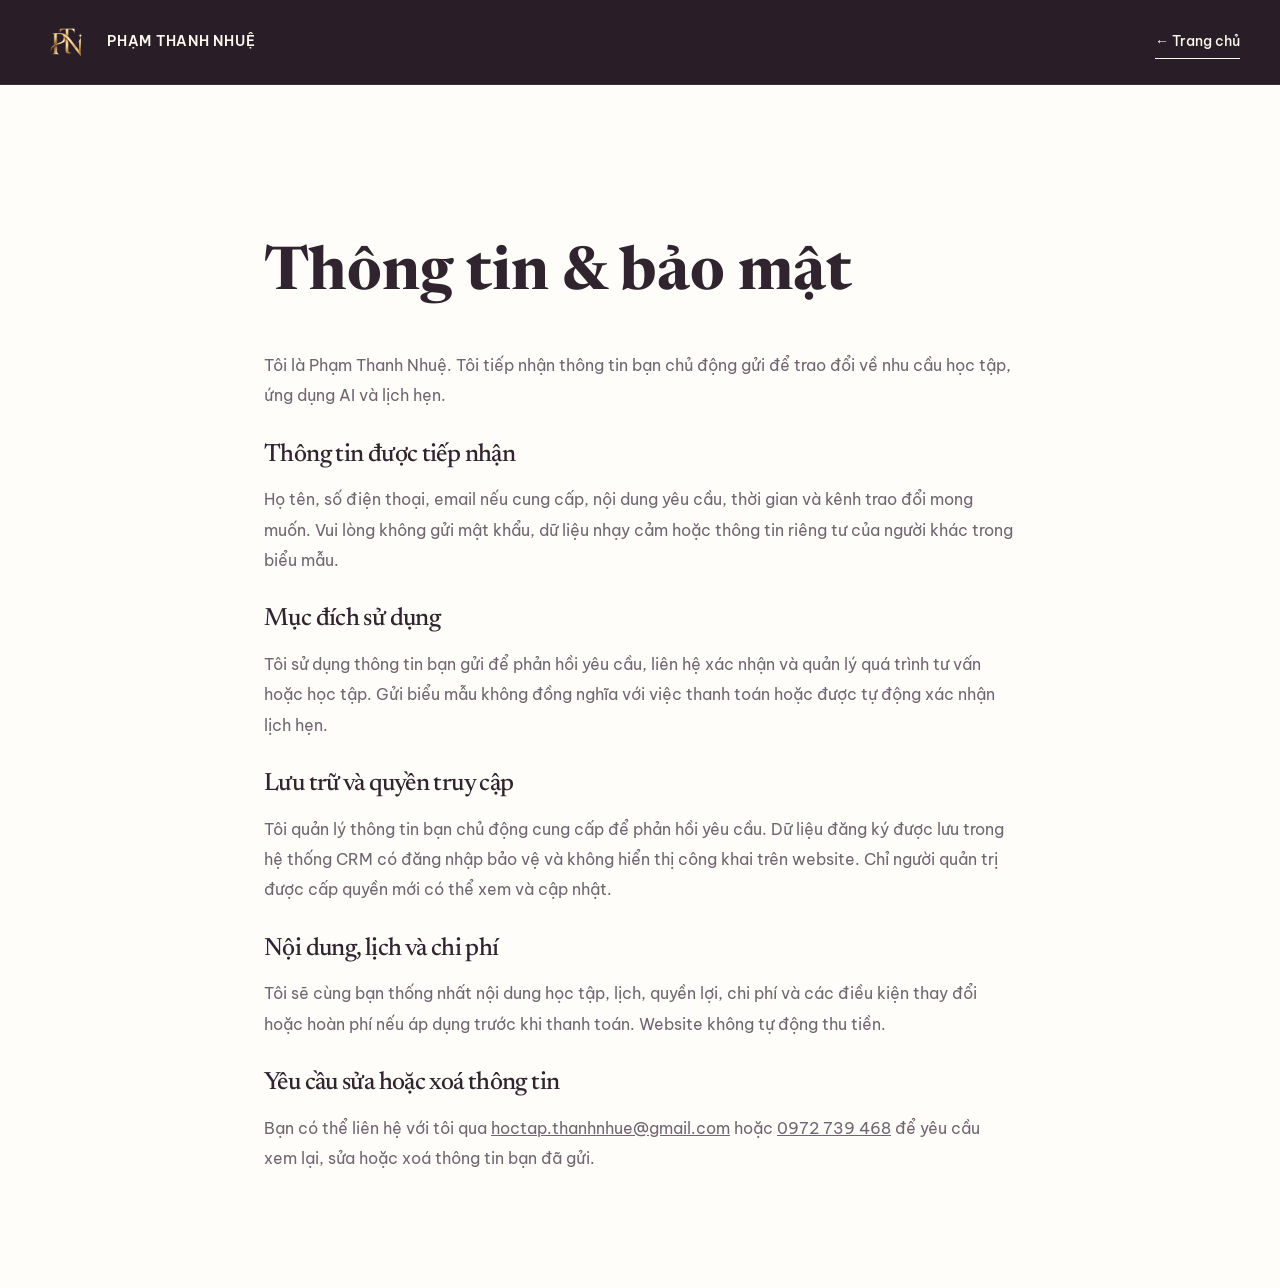
==== commit 3ef34529: "Cập nhật ảnh thương hiệu và thống nhất giọng trò chuyện tôi – bạn Thay ảnh đầu trang, thêm ảnh và ph" ====
--- a/chinh-sach.html
+++ b/chinh-sach.html
@@ -17,4 +17,4 @@
 
 
 
-<link rel="stylesheet" href="features.css"><link rel="stylesheet" href="refresh.css"><meta name="robots" content="noindex, nofollow"></head><body><header><div class="nav wrap"><a class="brand" href="/"><img src="logo-chi-pham-nhue-20260904110819-0026k.png" alt="Logo Phạm Thanh Nhuệ"><span>PHẠM THANH NHUỆ</span></a><a class="text-link" href="/#ket-noi">← Trang chủ</a></div></header><main class="wrap portal-shell"><article class="policy-copy"><h1>Thông tin &amp; bảo mật</h1><p>Phạm Thanh Nhuệ tiếp nhận thông tin bạn chủ động gửi để trao đổi về nhu cầu học tập, ứng dụng AI và lịch hẹn.</p><h2>Thông tin được tiếp nhận</h2><p>Họ tên, số điện thoại, email nếu cung cấp, nội dung yêu cầu, thời gian và kênh trao đổi mong muốn. Vui lòng không gửi mật khẩu, dữ liệu nhạy cảm hoặc thông tin riêng tư của người khác trong biểu mẫu.</p><h2>Mục đích sử dụng</h2><p>Thông tin được dùng để phản hồi yêu cầu, liên hệ xác nhận và quản lý quá trình tư vấn hoặc học tập. Gửi biểu mẫu không đồng nghĩa với việc thanh toán hoặc được tự động xác nhận lịch hẹn.</p><h2>Lưu trữ và quyền truy cập</h2><p>Phạm Thanh Nhuệ tiếp nhận và quản lý thông tin bạn chủ động cung cấp để phản hồi yêu cầu. Dữ liệu đăng ký được lưu trong hệ thống CRM có đăng nhập bảo vệ và không hiển thị công khai trên website. Chỉ người quản trị được cấp quyền mới có thể xem và cập nhật.</p><h2>Nội dung, lịch và chi phí</h2><p>Nội dung học tập, lịch, quyền lợi, chi phí và các điều kiện thay đổi hoặc hoàn phí nếu áp dụng cần được xác nhận riêng trước khi thanh toán. Website không tự động thu tiền.</p><h2>Yêu cầu sửa hoặc xoá thông tin</h2><p>Liên hệ <a href="mailto:hoctap.thanhnhue@gmail.com">hoctap.thanhnhue@gmail.com</a> hoặc <a href="tel:0972739468">0972 739 468</a> để yêu cầu xem lại, sửa hoặc xoá thông tin bạn đã gửi.</p></article></main><script src="backend-config.js"></script><script src="api.js"></script></body></html>+<link rel="stylesheet" href="features.css"><link rel="stylesheet" href="refresh.css"><meta name="robots" content="noindex, nofollow"><link rel="stylesheet" href="brand-portraits.css?v=portrait-1"></head><body><header><div class="nav wrap"><a class="brand" href="/"><img src="logo-chi-pham-nhue-20260904110819-0026k.png" alt="Logo Phạm Thanh Nhuệ"><span>PHẠM THANH NHUỆ</span></a><a class="text-link" href="/#ket-noi">← Trang chủ</a></div></header><main class="wrap portal-shell"><article class="policy-copy"><h1>Thông tin &amp; bảo mật</h1><p>Tôi là Phạm Thanh Nhuệ. Tôi tiếp nhận thông tin bạn chủ động gửi để trao đổi về nhu cầu học tập, ứng dụng AI và lịch hẹn.</p><h2>Thông tin được tiếp nhận</h2><p>Họ tên, số điện thoại, email nếu cung cấp, nội dung yêu cầu, thời gian và kênh trao đổi mong muốn. Vui lòng không gửi mật khẩu, dữ liệu nhạy cảm hoặc thông tin riêng tư của người khác trong biểu mẫu.</p><h2>Mục đích sử dụng</h2><p>Tôi sử dụng thông tin bạn gửi để phản hồi yêu cầu, liên hệ xác nhận và quản lý quá trình tư vấn hoặc học tập. Gửi biểu mẫu không đồng nghĩa với việc thanh toán hoặc được tự động xác nhận lịch hẹn.</p><h2>Lưu trữ và quyền truy cập</h2><p>Tôi quản lý thông tin bạn chủ động cung cấp để phản hồi yêu cầu. Dữ liệu đăng ký được lưu trong hệ thống CRM có đăng nhập bảo vệ và không hiển thị công khai trên website. Chỉ người quản trị được cấp quyền mới có thể xem và cập nhật.</p><h2>Nội dung, lịch và chi phí</h2><p>Tôi sẽ cùng bạn thống nhất nội dung học tập, lịch, quyền lợi, chi phí và các điều kiện thay đổi hoặc hoàn phí nếu áp dụng trước khi thanh toán. Website không tự động thu tiền.</p><h2>Yêu cầu sửa hoặc xoá thông tin</h2><p>Bạn có thể liên hệ với tôi qua <a href="mailto:hoctap.thanhnhue@gmail.com">hoctap.thanhnhue@gmail.com</a> hoặc <a href="tel:0972739468">0972 739 468</a> để yêu cầu xem lại, sửa hoặc xoá thông tin bạn đã gửi.</p></article></main><script src="backend-config.js"></script><script src="api.js"></script></body></html>
--- a/brand-portraits.css
+++ b/brand-portraits.css
@@ -0,0 +1 @@
+.hero-visual{padding-left:0;min-height:570px}.portrait-frame{height:570px;border-radius:210px 210px 26px 26px;background:#cbcacd;border-color:#b7987480}.portrait{inset:0;width:100%;height:100%;object-fit:cover;object-position:center 25%}.frame-label{top:22px;color:#382f35;background:#fffdf9cc;border-radius:999px;padding:5px 14px;font-size:10px!important;letter-spacing:.16em;z-index:2}.portrait-frame:after{height:175px;background:linear-gradient(transparent,#20151fde)}.portrait-caption{bottom:23px}.portrait-caption strong{font-size:29px}.portrait-caption span{font-size:11px!important;letter-spacing:.07em}.brand-intro{display:grid;grid-template-columns:minmax(0,.85fr) minmax(0,1.15fr);gap:80px;align-items:center;margin-bottom:90px;padding-bottom:70px;border-bottom:1px solid var(--line)}.brand-intro-photo{margin:0;position:relative;background:#e2dedb;border-radius:24px;overflow:hidden}.brand-intro-photo img{width:100%;height:570px;object-fit:cover;object-position:center 18%}.brand-intro-photo figcaption{position:absolute;bottom:0;left:0;right:0;padding:45px 22px 20px;color:white;background:linear-gradient(transparent,#30242ec7);font-size:12px;line-height:1.6}.brand-intro-copy .eyebrow{margin-bottom:20px}.brand-intro-copy h2{margin-bottom:26px}.brand-intro-copy h2 em{font-weight:400;color:#946e39}.brand-intro-copy>p:not(.eyebrow){font-size:15px;line-height:1.9}.brand-intro-copy .text-link{margin-top:27px;color:#795422}.advisor img{object-fit:cover;object-position:center 18%}.form-portrait img{object-fit:cover;object-position:center 20%}@media(max-width:1100px){.brand-intro{gap:42px}.brand-intro-photo img{height:490px}.portrait-frame{height:530px}.hero-visual{min-height:530px}}@media(max-width:760px){.hero-visual{min-height:0;width:min(420px,100%);margin-top:34px}.portrait-frame{height:470px;border-radius:175px 175px 22px 22px}.portrait{inset:0;width:100%;height:100%;object-position:center 20%}.frame-label{top:16px;font-size:9px!important}.portrait-caption strong{font-size:26px}.portrait-caption span{font-size:9px!important}.brand-intro{grid-template-columns:1fr;gap:30px;margin-bottom:55px;padding-bottom:48px}.brand-intro-photo{width:min(420px,100%);margin:auto}.brand-intro-photo img{height:auto;aspect-ratio:4/5;object-position:center 22%}.brand-intro-copy h2{font-size:34px}.brand-intro-copy>p:not(.eyebrow){font-size:15px}.brand-intro-photo figcaption{font-size:11px;padding:40px 17px 17px}}@media(max-width:360px){.portrait-frame{height:420px}.portrait-caption strong{font-size:23px}}
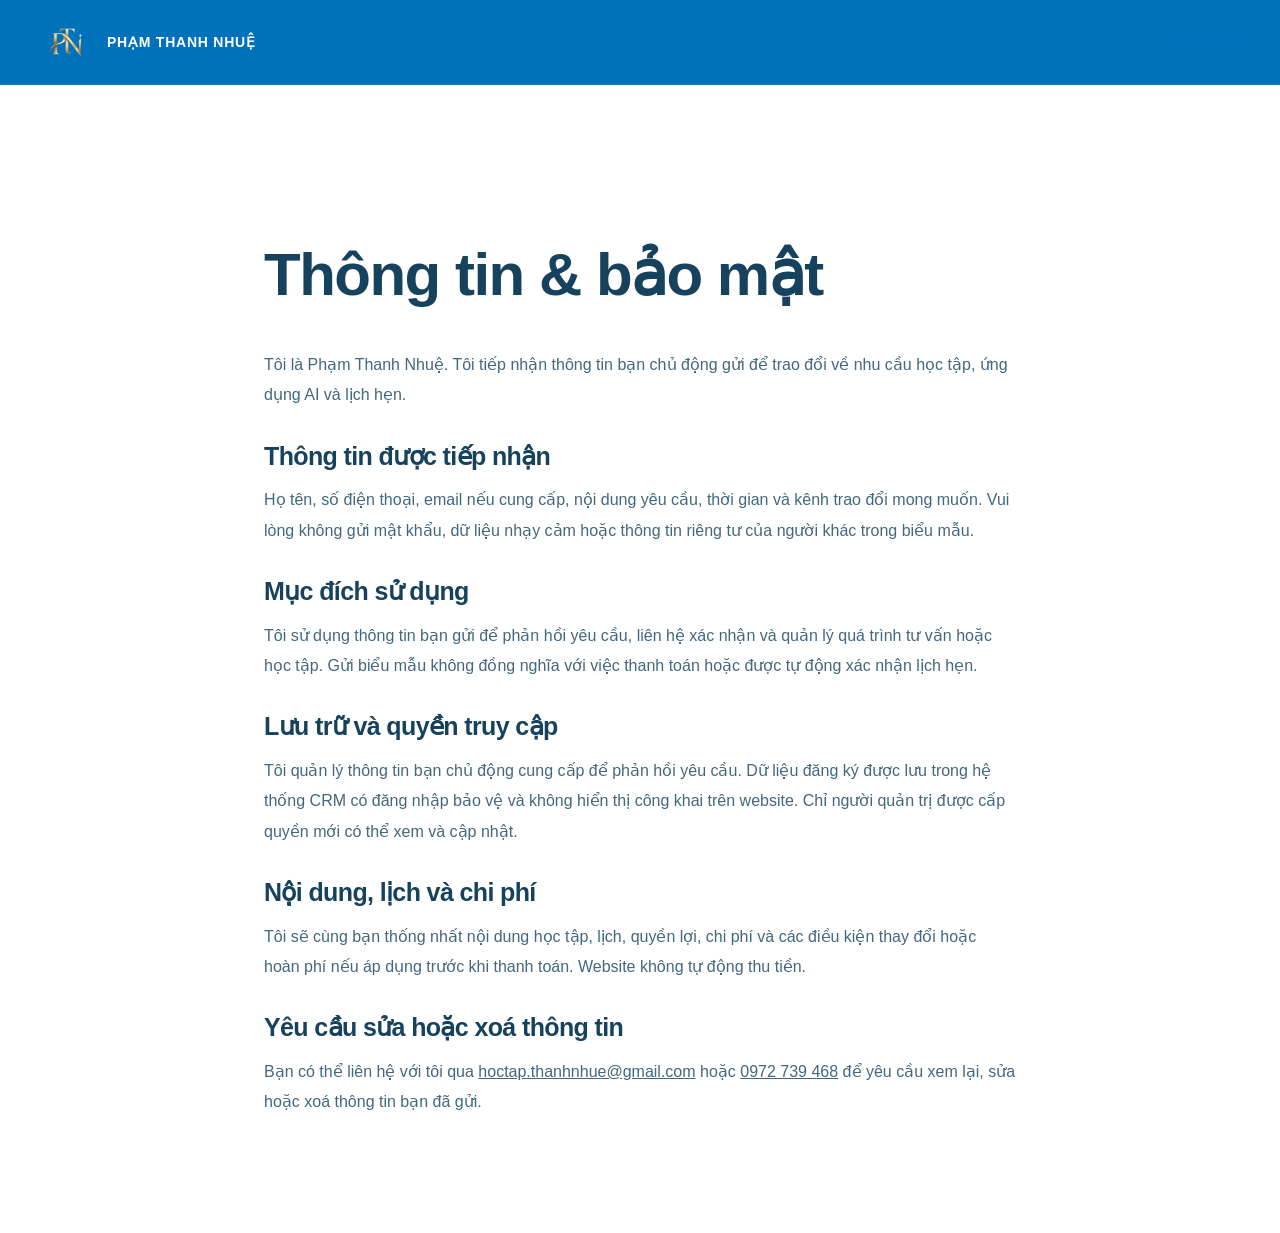
==== commit c1a90932: "Đổi giao diện Arial, cam và xanh Vina trên toàn website Cập nhật 8 trang và 7 tệp CSS. Tiêu đề đậm, " ====
--- a/chinh-sach.html
+++ b/chinh-sach.html
@@ -1,4 +1,4 @@
-<!doctype html><html lang="vi"><head><meta charset="utf-8"><meta name="viewport" content="width=device-width,initial-scale=1"><title>Thông tin & bảo mật | Phạm Thanh Nhuệ</title><link rel="preconnect" href="https://fonts.googleapis.com"><link rel="preconnect" href="https://fonts.gstatic.com" crossorigin><link href="https://fonts.googleapis.com/css2?family=Be+Vietnam+Pro:wght@400;500;600;700&family=Newsreader:opsz,wght@6..72,400;6..72,500;6..72,600&display=swap" rel="stylesheet"><link rel="stylesheet" href="style.css"><link rel="icon" type="image/png" sizes="1200x1200" href="/favicon-logo-v1.png"><link rel="apple-touch-icon" href="/favicon-logo-v1.png">
+<!doctype html><html lang="vi"><head><meta charset="utf-8"><meta name="viewport" content="width=device-width,initial-scale=1"><title>Thông tin & bảo mật | Phạm Thanh Nhuệ</title><link rel="stylesheet" href="style.css"><link rel="icon" type="image/png" sizes="1200x1200" href="/favicon-logo-v1.png"><link rel="apple-touch-icon" href="/favicon-logo-v1.png">
 
 
 
@@ -17,4 +17,4 @@
 
 
 
-<link rel="stylesheet" href="features.css"><link rel="stylesheet" href="refresh.css"><meta name="robots" content="noindex, nofollow"><link rel="stylesheet" href="brand-portraits.css?v=portrait-1"></head><body><header><div class="nav wrap"><a class="brand" href="/"><img src="logo-chi-pham-nhue-20260904110819-0026k.png" alt="Logo Phạm Thanh Nhuệ"><span>PHẠM THANH NHUỆ</span></a><a class="text-link" href="/#ket-noi">← Trang chủ</a></div></header><main class="wrap portal-shell"><article class="policy-copy"><h1>Thông tin &amp; bảo mật</h1><p>Tôi là Phạm Thanh Nhuệ. Tôi tiếp nhận thông tin bạn chủ động gửi để trao đổi về nhu cầu học tập, ứng dụng AI và lịch hẹn.</p><h2>Thông tin được tiếp nhận</h2><p>Họ tên, số điện thoại, email nếu cung cấp, nội dung yêu cầu, thời gian và kênh trao đổi mong muốn. Vui lòng không gửi mật khẩu, dữ liệu nhạy cảm hoặc thông tin riêng tư của người khác trong biểu mẫu.</p><h2>Mục đích sử dụng</h2><p>Tôi sử dụng thông tin bạn gửi để phản hồi yêu cầu, liên hệ xác nhận và quản lý quá trình tư vấn hoặc học tập. Gửi biểu mẫu không đồng nghĩa với việc thanh toán hoặc được tự động xác nhận lịch hẹn.</p><h2>Lưu trữ và quyền truy cập</h2><p>Tôi quản lý thông tin bạn chủ động cung cấp để phản hồi yêu cầu. Dữ liệu đăng ký được lưu trong hệ thống CRM có đăng nhập bảo vệ và không hiển thị công khai trên website. Chỉ người quản trị được cấp quyền mới có thể xem và cập nhật.</p><h2>Nội dung, lịch và chi phí</h2><p>Tôi sẽ cùng bạn thống nhất nội dung học tập, lịch, quyền lợi, chi phí và các điều kiện thay đổi hoặc hoàn phí nếu áp dụng trước khi thanh toán. Website không tự động thu tiền.</p><h2>Yêu cầu sửa hoặc xoá thông tin</h2><p>Bạn có thể liên hệ với tôi qua <a href="mailto:hoctap.thanhnhue@gmail.com">hoctap.thanhnhue@gmail.com</a> hoặc <a href="tel:0972739468">0972 739 468</a> để yêu cầu xem lại, sửa hoặc xoá thông tin bạn đã gửi.</p></article></main><script src="backend-config.js"></script><script src="api.js"></script></body></html>+<link rel="stylesheet" href="features.css"><link rel="stylesheet" href="refresh.css"><meta name="robots" content="noindex, nofollow"><link rel="stylesheet" href="brand-portraits.css?v=portrait-1"><link rel="stylesheet" href="brand-orange-blue.css?v=1"></head><body><header><div class="nav wrap"><a class="brand" href="/"><img src="logo-chi-pham-nhue-20260904110819-0026k.png" alt="Logo Phạm Thanh Nhuệ"><span>PHẠM THANH NHUỆ</span></a><a class="text-link" href="/#ket-noi">← Trang chủ</a></div></header><main class="wrap portal-shell"><article class="policy-copy"><h1>Thông tin &amp; bảo mật</h1><p>Tôi là Phạm Thanh Nhuệ. Tôi tiếp nhận thông tin bạn chủ động gửi để trao đổi về nhu cầu học tập, ứng dụng AI và lịch hẹn.</p><h2>Thông tin được tiếp nhận</h2><p>Họ tên, số điện thoại, email nếu cung cấp, nội dung yêu cầu, thời gian và kênh trao đổi mong muốn. Vui lòng không gửi mật khẩu, dữ liệu nhạy cảm hoặc thông tin riêng tư của người khác trong biểu mẫu.</p><h2>Mục đích sử dụng</h2><p>Tôi sử dụng thông tin bạn gửi để phản hồi yêu cầu, liên hệ xác nhận và quản lý quá trình tư vấn hoặc học tập. Gửi biểu mẫu không đồng nghĩa với việc thanh toán hoặc được tự động xác nhận lịch hẹn.</p><h2>Lưu trữ và quyền truy cập</h2><p>Tôi quản lý thông tin bạn chủ động cung cấp để phản hồi yêu cầu. Dữ liệu đăng ký được lưu trong hệ thống CRM có đăng nhập bảo vệ và không hiển thị công khai trên website. Chỉ người quản trị được cấp quyền mới có thể xem và cập nhật.</p><h2>Nội dung, lịch và chi phí</h2><p>Tôi sẽ cùng bạn thống nhất nội dung học tập, lịch, quyền lợi, chi phí và các điều kiện thay đổi hoặc hoàn phí nếu áp dụng trước khi thanh toán. Website không tự động thu tiền.</p><h2>Yêu cầu sửa hoặc xoá thông tin</h2><p>Bạn có thể liên hệ với tôi qua <a href="mailto:hoctap.thanhnhue@gmail.com">hoctap.thanhnhue@gmail.com</a> hoặc <a href="tel:0972739468">0972 739 468</a> để yêu cầu xem lại, sửa hoặc xoá thông tin bạn đã gửi.</p></article></main><script src="backend-config.js"></script><script src="api.js"></script></body></html>
--- a/style.css
+++ b/style.css
@@ -1,4 +1,4 @@
-:root{--ink:#24212a;--plum:#251823;--deep:#1b121a;--gold:#e0bc73;--muted:#746e76;--line:#e7e3e7;--paper:#fff;--soft:#f5f4f7;--serif:'Newsreader',Georgia,serif;--sans:'Be Vietnam Pro',sans-serif}*{box-sizing:border-box}html{scroll-behavior:smooth;scroll-padding-top:100px}body{margin:0;background:var(--paper);color:var(--ink);font:16px/1.8 var(--sans);-webkit-font-smoothing:antialiased}a{color:inherit;text-decoration:none}button,input,textarea{font:inherit}button,a,input,textarea{-webkit-tap-highlight-color:transparent}button{cursor:pointer}img{display:block;max-width:100%}h1,h2,h3,p{margin:0}p+p{margin-top:1rem}h2{font:500 clamp(2rem,3.1vw,3.15rem)/1.18 var(--serif);letter-spacing:-.025em;text-transform:none}h3{font-size:1.12rem;line-height:1.5;font-weight:600}p{color:var(--muted)}.wrap{width:min(1200px,calc(100% - 96px));margin:auto}.skip{position:fixed;left:20px;top:-100px;padding:12px;background:white;z-index:100}.skip:focus{top:10px}:focus-visible{outline:3px solid #be8940;outline-offset:5px}.button{display:inline-flex;align-items:center;justify-content:center;gap:22px;background:var(--gold);color:#251b19;padding:17px 24px;border:1px solid var(--gold);border-radius:4px;font-weight:600;font-size:.875rem;line-height:1.5;transition:background .2s,transform .2s}.button:hover{background:#efcf8f;transform:translateY(-2px)}.button span{font-size:1.25rem}.button.small{font-size:.8rem;padding:11px 17px;gap:17px}.text-link{display:inline-flex;align-items:center;font-size:.875rem;font-weight:500;border-bottom:1px solid currentColor;padding:4px 0;line-height:1.8}.eyebrow{font-size:.75rem;letter-spacing:.13em;text-transform:uppercase;font-weight:500;margin-bottom:24px;line-height:1.7;color:#936e37}header{position:sticky;top:0;z-index:20;background:rgba(27,18,26,.98);color:#fdf8ec;border-bottom:1px solid #ffffff14}.nav{display:flex;align-items:center;justify-content:space-between;gap:25px;min-height:90px}.brand{display:flex;align-items:center;gap:13px;flex-shrink:0}.brand img{width:49px;height:49px;object-fit:contain}.brand span{font-size:.85rem;letter-spacing:.055em;font-weight:600}nav{display:flex;gap:29px}nav a{font-size:.8rem;color:#d9d0d8;transition:color .2s}nav a:hover{color:var(--gold)}.menu-toggle{display:none}.hero{position:relative;background:var(--deep);color:#fff;overflow:hidden}.hero:before{content:'';position:absolute;inset:0;background:linear-gradient(90deg,#1b121afa,#211420bd),var(--hero-bg) center/cover;opacity:.7}.hero-grid{position:relative;display:grid;grid-template-columns:1.1fr 1fr;gap:50px;align-items:center;padding-top:70px;padding-bottom:55px}.hero .eyebrow{color:var(--gold);letter-spacing:.075em;margin-bottom:27px}.hero .eyebrow span{display:inline-block;width:22px;height:1px;background:var(--gold);vertical-align:middle;margin-right:12px}.hero h1{font:400 clamp(4.6rem,6.4vw,6.3rem)/.99 var(--serif);letter-spacing:-.04em;margin-bottom:25px}.hero h1 em{font-weight:400;color:var(--gold)}.hero h2{font:500 1.24rem/1.6 var(--sans);letter-spacing:0;margin-bottom:20px}.hero-description{max-width:540px;font-size:.93rem;line-height:1.9;color:#bdb1ba}.hero-actions{display:flex;align-items:center;flex-wrap:wrap;gap:20px;margin-top:32px}.hero-actions .text-link{color:#e4d3b3;font-size:.8rem}.hero-visual{position:relative;align-self:stretch;min-height:570px;display:flex;align-items:flex-end;padding-left:30px}.portrait-frame{position:relative;width:100%;height:545px;border:1px solid #bd936552;border-radius:240px 240px 12px 12px;background:radial-gradient(ellipse at 50% 65%,#78504890,transparent 75%);isolation:isolate;overflow:hidden}.portrait-frame:after{content:'';position:absolute;inset:auto 0 0;height:150px;background:linear-gradient(transparent,#23151dea);z-index:1}.portrait{position:absolute;height:102%;width:100%;object-fit:contain;object-position:bottom;bottom:-5px}.frame-label{position:absolute;top:30px;left:50%;transform:translateX(-50%);white-space:nowrap;font-size:.68rem;letter-spacing:.3em;color:#c7a97b}.portrait-caption{position:absolute;z-index:2;bottom:27px;left:15px;right:15px;text-align:center}.portrait-caption span{font-size:.65rem;letter-spacing:.13em;color:#e5d8c3}.portrait-caption strong{display:block;color:#f2d39a;font:500 1.75rem/1.6 var(--serif);margin-top:6px}.mentor-seal{position:absolute;left:0;top:58%;width:104px;height:104px;background:#e2bd77;border:7px solid #2e2026;border-radius:50%;color:#352620;display:flex;align-items:center;justify-content:center;flex-direction:column;z-index:3;box-shadow:0 15px 30px #0003}.mentor-seal b{font:500 2rem/1 var(--serif)}.mentor-seal span{font-size:.62rem;line-height:1.45;text-align:center;margin-top:6px}.stats{position:relative;border-top:1px solid #ffffff20;display:grid;grid-template-columns:repeat(3,1fr);padding:26px 0 32px}.stats>div{display:flex;gap:20px;align-items:center;justify-content:center;border-right:1px solid #ffffff20}.stats>div:first-child{justify-content:flex-start}.stats>div:last-child{border:0}.stats strong{font:400 3.1rem/1.2 var(--serif);color:var(--gold)}.stats span{font-size:.8rem;color:#d6ccd3}.section{padding-top:105px;padding-bottom:105px}.section-heading{display:grid;grid-template-columns:1.1fr .85fr;gap:90px;align-items:end;margin-bottom:50px}.section-heading h2{max-width:620px}.section-lead{font-size:.92rem;line-height:1.95;padding-bottom:4px}.benefits{display:grid;grid-template-columns:repeat(3,1fr);gap:26px}.benefit{border-top:1px solid #c4b5a4;padding:24px 0 0;display:flex;flex-direction:column}.number{font:400 2.8rem/1 var(--serif);color:#baa586;margin-bottom:30px}.benefit h3{font:500 1.55rem/1.3 var(--serif);margin-bottom:24px;min-height:65px}.benefit p{font-size:.875rem;line-height:1.85}.benefit .micro{font-size:.72rem;font-weight:600;letter-spacing:.04em;color:#a18c74;margin-bottom:7px}.solution{margin-top:25px;background:var(--soft);border-radius:5px;padding:22px;flex:1}.solution .micro{color:#815c27}.roadmap{background:var(--soft)}.roadmap-grid{display:grid;grid-template-columns:1fr 1.12fr;gap:110px}.roadmap-heading h2{margin-bottom:27px}.roadmap-heading>p:not(.eyebrow){font-size:.91rem;line-height:1.95}.roadmap-heading .text-link{margin-top:30px;color:#795422}.step{display:grid;grid-template-columns:48px 1fr;gap:26px;padding:29px 0;border-bottom:1px solid #dedbe1}.step:first-child{padding-top:0}.step:last-child{border:0;padding-bottom:0}.step>span{display:flex;align-items:center;justify-content:center;border:1px solid #c4ac87;border-radius:50%;width:44px;height:44px;font:500 1.35rem var(--serif);color:#8c6937}.step h3{font-size:.95rem;text-transform:uppercase;margin-bottom:11px}.step p{font-size:.875rem;line-height:1.85}.tech-grid{display:grid;grid-template-columns:1fr 1fr;gap:22px}.tech-card{border:1px solid var(--line);padding:32px;border-radius:7px;position:relative}.tech-index{font:400 1.6rem var(--serif);color:#bca681;display:block;margin-bottom:21px}.tech-card h3{font-size:1.12rem;margin-bottom:12px}.tech-card p{font-size:.875rem;max-width:440px;margin-bottom:26px;min-height:52px}.tags{display:flex;flex-wrap:wrap;gap:9px}.tags span{border:1px solid var(--line);border-radius:4px;padding:6px 12px;font-size:.76rem;background:#faf9fb;color:#514951}.quote-band{background:linear-gradient(#241520b8,#241520b8),var(--quote-bg) center/cover;color:#f6e8d2;text-align:center;padding:77px 0}.quote-band blockquote{font:400 clamp(2rem,3.3vw,3rem)/1.3 var(--serif);max-width:850px;margin:0 auto 23px}.quote-band p{color:var(--gold);font-size:.73rem;letter-spacing:.2em}.contact{display:grid;grid-template-columns:1fr 1fr;gap:90px}.contact-copy h2{margin-bottom:26px}.contact-copy>p:not(.eyebrow){font-size:.9rem}.advisor{display:flex;gap:20px;align-items:center;margin:30px 0}.advisor img{width:75px;height:86px;object-fit:cover;object-position:top;background:#ece7eb;border-radius:44px 44px 5px 5px}.advisor strong{font-size:.9rem}.advisor p{font-size:.62rem;margin-top:5px;letter-spacing:.04em}.availability{border-left:2px solid #c39b60;padding:5px 0 5px 18px;color:#907343;line-height:1.8}form{padding:35px;background:var(--soft);border:1px solid #e7e1e8;border-radius:8px;align-self:start}form h3{font:500 1.6rem var(--serif);margin-bottom:25px}label{display:block;font-size:.76rem;font-weight:500;margin-bottom:7px}input,textarea{display:block;width:100%;border:1px solid #dcd6df;border-radius:4px;background:#fff;padding:12px 13px;color:var(--ink);font-size:.875rem;min-width:0;margin-bottom:19px}textarea{resize:vertical}input::placeholder,textarea::placeholder{color:#a099a4}input:focus,textarea:focus{border-color:#a58a64;outline:2px solid #d1b78b50;outline-offset:1px}.form-row{display:grid;grid-template-columns:1fr 1fr;gap:15px}.form-note{font-size:.75rem;line-height:1.7;margin-bottom:18px}form>.button{width:100%;justify-content:space-between}.result-actions{display:flex;gap:12px;flex-wrap:wrap}.result-actions a,.result-actions button{border:1px solid #be9b60;padding:8px 12px;background:white;border-radius:3px;font-size:.8rem}#form-result{margin-top:20px;padding-top:15px;border-top:1px solid #d8ced8}#form-result p{font-size:.8rem;margin-bottom:12px}.experiences{background:#f5f4f2}.gallery{display:grid;grid-template-columns:repeat(4,1fr);gap:16px}.gallery-item{padding:0;border:0;background:#e4e4df;border-radius:5px;position:relative;overflow:hidden;aspect-ratio:4/5;isolation:isolate}.gallery-item img{width:100%;height:100%;object-fit:cover;transition:transform .5s}.gallery-item:hover img{transform:scale(1.05)}.gallery-item>span{position:absolute;bottom:0;left:0;right:0;padding:30px 15px 12px;background:linear-gradient(transparent,#0008);color:white;display:flex;justify-content:space-between;font-size:.75rem}footer{background:var(--deep);color:#d3c7ce;padding-top:60px}.footer-grid{display:grid;grid-template-columns:1.5fr 1fr .55fr;gap:70px;padding-bottom:45px}.footer-grid p{font-size:.8rem;max-width:390px;color:#9e929b}.footer-role{font-size:.65rem!important;margin:17px 0 10px;letter-spacing:.04em}.footer-grid h3{font-size:.875rem;margin-bottom:17px;color:#e3ca9b}.footer-grid>div:not(:first-child)>a,.socials>span{display:block;font-size:.8rem;margin-bottom:9px;overflow-wrap:anywhere}.socials>span{color:#887e85}.footer-bottom{border-top:1px solid #ffffff16;padding-top:20px;padding-bottom:24px;display:flex;justify-content:space-between;font-size:.7rem;color:#968992}.footer-bottom a{color:#d8c4a4}dialog{padding:45px 65px;background:#171119;border:1px solid #6d5764;border-radius:8px;color:#fff;width:min(1100px,95vw);max-height:94dvh;overflow:auto}dialog::backdrop{background:#100b12e8}dialog[open]{display:flex;align-items:center;justify-content:center;gap:20px}dialog figure{margin:0;min-width:0}dialog img{max-height:75dvh;object-fit:contain;margin:auto}dialog figcaption{font-size:.8rem;text-align:center;margin-top:12px;color:#dfd4db}dialog button{border:1px solid #ffffff40;background:#2d2130;color:white;border-radius:50%;height:42px;min-width:42px;font-size:1.2rem}#close-lightbox{position:absolute;right:9px;top:8px;font-size:1.7rem}#copy-status{color:#725123}@media(min-width:1500px){.hero-grid{padding-top:90px;padding-bottom:75px}}@media(max-width:1100px){.wrap{width:calc(100% - 60px)}.nav{gap:14px}nav{gap:15px}.brand span{font-size:.72rem}.button.small{font-size:.72rem}.hero-grid{gap:20px}.hero h1{font-size:5rem}.hero-visual{padding-left:18px}.section-heading{gap:50px}.roadmap-grid{gap:60px}.contact{gap:50px}.footer-grid{gap:35px}}@media(max-width:850px){.wrap{width:calc(100% - 40px)}.nav{min-height:76px}.brand img{width:43px;height:43px}.nav>.button{margin-left:auto;font-size:.7rem;padding:10px 12px;gap:8px}.menu-toggle{display:block;background:transparent;color:var(--gold);border:1px solid #ffffff30;border-radius:3px;font-size:1.3rem;width:38px;height:38px}.nav nav{display:none;position:absolute;top:76px;left:0;right:0;background:var(--deep);padding:24px;flex-direction:column;gap:18px;border-bottom:1px solid #ffffff30}.nav nav.open{display:flex}.hero-grid{padding-top:55px;grid-template-columns:1.1fr 1fr;gap:8px}.hero h1{font-size:4rem}.hero h2{font-size:1rem}.hero-description{font-size:.83rem}.hero .eyebrow{font-size:.65rem}.hero-visual{min-height:460px}.portrait-frame{height:440px}.portrait-caption strong{font-size:1.35rem}.portrait-caption span{font-size:.51rem}.frame-label{font-size:.53rem}.mentor-seal{width:84px;height:84px;left:0}.mentor-seal b{font-size:1.6rem}.mentor-seal span{font-size:.55rem}.hero-actions .button{font-size:.75rem;padding:14px 17px}.stats>div{gap:10px}.stats strong{font-size:2.6rem}.stats span{font-size:.65rem}.section{padding-top:75px;padding-bottom:75px}.section-heading{gap:30px;grid-template-columns:1fr 1fr}.section-heading h2{font-size:2.2rem}.benefits{gap:18px}.benefit h3{font-size:1.3rem}.solution{padding:16px}.roadmap-grid{gap:40px}.contact{gap:30px}form{padding:23px}.form-row{grid-template-columns:1fr;gap:0}.gallery{gap:12px}.footer-grid{gap:25px;grid-template-columns:1.3fr 1fr}.socials{grid-column:1/-1;display:flex;gap:25px}.footer-bottom{gap:30px}.eyebrow{font-size:.7rem}}@media(max-width:600px){html{scroll-padding-top:85px}.wrap{width:calc(100% - 40px)}.nav{gap:9px;min-height:74px}.brand{gap:8px}.brand span{font-size:.66rem;letter-spacing:.015em}.brand img{width:34px;height:40px}.nav>.button{font-size:.65rem;padding:8px 9px;gap:0;max-width:107px;text-align:center}.nav>.button span{display:none}.menu-toggle{width:33px;height:35px;font-size:1.15rem;flex-shrink:0}.hero-grid{grid-template-columns:1fr;padding-top:42px;padding-bottom:30px}.hero h1{font-size:4.55rem;line-height:1.02}.hero h2{font-size:1.1rem;line-height:1.55}.hero .eyebrow{font-size:.65rem;letter-spacing:.055em;margin-bottom:22px}.hero-description{font-size:.9rem}.hero-actions{gap:22px;margin-top:27px}.hero-actions .button{font-size:.8rem;padding:15px 17px}.hero-actions .text-link{font-size:.76rem}.hero-visual{min-height:470px;margin-top:25px;padding:0 12px 0 24px}.portrait-frame{height:460px}.portrait-caption strong{font-size:1.7rem}.portrait-caption span{font-size:.65rem}.frame-label{font-size:.65rem}.mentor-seal{width:95px;height:95px;left:2px;top:60%}.stats{padding:23px 0 28px}.stats>div{flex-direction:column;gap:3px;justify-content:center!important;align-items:center;text-align:center}.stats strong{font-size:2.3rem}.stats span{font-size:.64rem;max-width:90px;line-height:1.6}.section{padding-top:65px;padding-bottom:65px}.section-heading{grid-template-columns:1fr;gap:23px;margin-bottom:35px}.section-heading h2,h2{font-size:2.2rem;line-height:1.18}.section-lead{font-size:.9rem}.eyebrow{margin-bottom:18px}.benefits{grid-template-columns:1fr;gap:30px}.benefit{padding-top:20px}.number{font-size:2.3rem;margin-bottom:17px}.benefit h3{min-height:0;font-size:1.6rem;margin-bottom:21px}.benefit p{font-size:.9rem}.benefit .micro{font-size:.75rem}.solution{padding:21px;margin-top:20px}.roadmap-grid{grid-template-columns:1fr;gap:43px}.step{gap:20px;padding:24px 0}.step h3{font-size:.92rem}.tech-grid{grid-template-columns:1fr;gap:16px}.tech-card{padding:25px}.tech-card p{min-height:0;font-size:.9rem}.tags span{font-size:.77rem}.quote-band{padding:60px 0}.quote-band blockquote{font-size:2.05rem}.contact{grid-template-columns:1fr;gap:35px}.contact-copy>p:not(.eyebrow){font-size:.9rem}.advisor p{font-size:.64rem}form{padding:24px 20px}input,textarea{font-size:1rem}.form-row{grid-template-columns:1fr}.gallery{grid-template-columns:repeat(2,1fr);gap:12px}.footer-grid{grid-template-columns:1fr;gap:28px}.footer-grid .brand span{font-size:.9rem}.footer-grid .brand img{width:48px;height:48px}.footer-grid>div:not(:first-child)>a,.socials>span{font-size:.875rem}.footer-grid p{font-size:.875rem}.socials{gap:20px;flex-wrap:wrap}.footer-bottom{flex-direction:column;gap:8px;font-size:.75rem}dialog{padding:48px 10px 17px;gap:8px!important;width:98vw}dialog button{min-width:32px;height:32px;font-size:1rem}dialog figcaption{font-size:.7rem}dialog img{max-height:70dvh}}@media(prefers-reduced-motion:reduce){html{scroll-behavior:auto}*,*:before,*:after{transition:none!important}}
+:root{--ink:#00588f;--plum:#00588f;--deep:#004b7c;--gold:#f58220;--muted:#315a73;--line:#f0f8fd;--paper:#ffffff;--soft:#f0f8fd;--serif:'Newsreader',Georgia,serif;--sans:'Be Vietnam Pro',sans-serif}*{box-sizing:border-box}html{scroll-behavior:smooth;scroll-padding-top:100px}body{margin:0;background:var(--paper);color:var(--ink);font:16px/1.8 var(--sans);-webkit-font-smoothing:antialiased}a{color:inherit;text-decoration:none}button,input,textarea{font:inherit}button,a,input,textarea{-webkit-tap-highlight-color:transparent}button{cursor:pointer}img{display:block;max-width:100%}h1,h2,h3,p{margin:0}p+p{margin-top:1rem}h2{font:500 clamp(2rem,3.1vw,3.15rem)/1.18 var(--serif);letter-spacing:-.025em;text-transform:none}h3{font-size:1.12rem;line-height:1.5;font-weight:600}p{color:var(--muted)}.wrap{width:min(1200px,calc(100% - 96px));margin:auto}.skip{position:fixed;left:20px;top:-100px;padding:12px;background:white;z-index:100}.skip:focus{top:10px}:focus-visible{outline:3px solid #0072bc;outline-offset:5px}.button{display:inline-flex;align-items:center;justify-content:center;gap:22px;background:var(--gold);color:#00588f;padding:17px 24px;border:1px solid var(--gold);border-radius:4px;font-weight:600;font-size:.875rem;line-height:1.5;transition:background .2s,transform .2s}.button:hover{background:#c6e3f5;transform:translateY(-2px)}.button span{font-size:1.25rem}.button.small{font-size:.8rem;padding:11px 17px;gap:17px}.text-link{display:inline-flex;align-items:center;font-size:.875rem;font-weight:500;border-bottom:1px solid currentColor;padding:4px 0;line-height:1.8}.eyebrow{font-size:.75rem;letter-spacing:.13em;text-transform:uppercase;font-weight:500;margin-bottom:24px;line-height:1.7;color:#0072bc}header{position:sticky;top:0;z-index:20;background:rgba(27,18,26,.98);color:#f0f8fd;border-bottom:1px solid #ffffff14}.nav{display:flex;align-items:center;justify-content:space-between;gap:25px;min-height:90px}.brand{display:flex;align-items:center;gap:13px;flex-shrink:0}.brand img{width:49px;height:49px;object-fit:contain}.brand span{font-size:.85rem;letter-spacing:.055em;font-weight:600}nav{display:flex;gap:29px}nav a{font-size:.8rem;color:#c6e3f5;transition:color .2s}nav a:hover{color:var(--gold)}.menu-toggle{display:none}.hero{position:relative;background:var(--deep);color:#ffffff;overflow:hidden}.hero:before{content:'';position:absolute;inset:0;background:linear-gradient(90deg,#004b7cfa,#00588fbd),var(--hero-bg) center/cover;opacity:.7}.hero-grid{position:relative;display:grid;grid-template-columns:1.1fr 1fr;gap:50px;align-items:center;padding-top:70px;padding-bottom:55px}.hero .eyebrow{color:var(--gold);letter-spacing:.075em;margin-bottom:27px}.hero .eyebrow span{display:inline-block;width:22px;height:1px;background:var(--gold);vertical-align:middle;margin-right:12px}.hero h1{font:400 clamp(4.6rem,6.4vw,6.3rem)/.99 var(--serif);letter-spacing:-.04em;margin-bottom:25px}.hero h1 em{font-weight:400;color:var(--gold)}.hero h2{font:500 1.24rem/1.6 var(--sans);letter-spacing:0;margin-bottom:20px}.hero-description{max-width:540px;font-size:.93rem;line-height:1.9;color:#c6e3f5}.hero-actions{display:flex;align-items:center;flex-wrap:wrap;gap:20px;margin-top:32px}.hero-actions .text-link{color:#c6e3f5;font-size:.8rem}.hero-visual{position:relative;align-self:stretch;min-height:570px;display:flex;align-items:flex-end;padding-left:30px}.portrait-frame{position:relative;width:100%;height:545px;border:1px solid #f5822052;border-radius:240px 240px 12px 12px;background:radial-gradient(ellipse at 50% 65%,#0072bc90,transparent 75%);isolation:isolate;overflow:hidden}.portrait-frame:after{content:'';position:absolute;inset:auto 0 0;height:150px;background:linear-gradient(transparent,#00588fea);z-index:1}.portrait{position:absolute;height:102%;width:100%;object-fit:contain;object-position:bottom;bottom:-5px}.frame-label{position:absolute;top:30px;left:50%;transform:translateX(-50%);white-space:nowrap;font-size:.68rem;letter-spacing:.3em;color:#f58220}.portrait-caption{position:absolute;z-index:2;bottom:27px;left:15px;right:15px;text-align:center}.portrait-caption span{font-size:.65rem;letter-spacing:.13em;color:#c6e3f5}.portrait-caption strong{display:block;color:#c6e3f5;font:500 1.75rem/1.6 var(--serif);margin-top:6px}.mentor-seal{position:absolute;left:0;top:58%;width:104px;height:104px;background:#f58220;border:7px solid #00588f;border-radius:50%;color:#00588f;display:flex;align-items:center;justify-content:center;flex-direction:column;z-index:3;box-shadow:0 15px 30px #004b7c33}.mentor-seal b{font:500 2rem/1 var(--serif)}.mentor-seal span{font-size:.62rem;line-height:1.45;text-align:center;margin-top:6px}.stats{position:relative;border-top:1px solid #ffffff20;display:grid;grid-template-columns:repeat(3,1fr);padding:26px 0 32px}.stats>div{display:flex;gap:20px;align-items:center;justify-content:center;border-right:1px solid #ffffff20}.stats>div:first-child{justify-content:flex-start}.stats>div:last-child{border:0}.stats strong{font:400 3.1rem/1.2 var(--serif);color:var(--gold)}.stats span{font-size:.8rem;color:#c6e3f5}.section{padding-top:105px;padding-bottom:105px}.section-heading{display:grid;grid-template-columns:1.1fr .85fr;gap:90px;align-items:end;margin-bottom:50px}.section-heading h2{max-width:620px}.section-lead{font-size:.92rem;line-height:1.95;padding-bottom:4px}.benefits{display:grid;grid-template-columns:repeat(3,1fr);gap:26px}.benefit{border-top:1px solid #c6e3f5;padding:24px 0 0;display:flex;flex-direction:column}.number{font:400 2.8rem/1 var(--serif);color:#f58220;margin-bottom:30px}.benefit h3{font:500 1.55rem/1.3 var(--serif);margin-bottom:24px;min-height:65px}.benefit p{font-size:.875rem;line-height:1.85}.benefit .micro{font-size:.72rem;font-weight:600;letter-spacing:.04em;color:#f58220;margin-bottom:7px}.solution{margin-top:25px;background:var(--soft);border-radius:5px;padding:22px;flex:1}.solution .micro{color:#0072bc}.roadmap{background:var(--soft)}.roadmap-grid{display:grid;grid-template-columns:1fr 1.12fr;gap:110px}.roadmap-heading h2{margin-bottom:27px}.roadmap-heading>p:not(.eyebrow){font-size:.91rem;line-height:1.95}.roadmap-heading .text-link{margin-top:30px;color:#0072bc}.step{display:grid;grid-template-columns:48px 1fr;gap:26px;padding:29px 0;border-bottom:1px solid #f0f8fd}.step:first-child{padding-top:0}.step:last-child{border:0;padding-bottom:0}.step>span{display:flex;align-items:center;justify-content:center;border:1px solid #f58220;border-radius:50%;width:44px;height:44px;font:500 1.35rem var(--serif);color:#0072bc}.step h3{font-size:.95rem;text-transform:uppercase;margin-bottom:11px}.step p{font-size:.875rem;line-height:1.85}.tech-grid{display:grid;grid-template-columns:1fr 1fr;gap:22px}.tech-card{border:1px solid var(--line);padding:32px;border-radius:7px;position:relative}.tech-index{font:400 1.6rem var(--serif);color:#f58220;display:block;margin-bottom:21px}.tech-card h3{font-size:1.12rem;margin-bottom:12px}.tech-card p{font-size:.875rem;max-width:440px;margin-bottom:26px;min-height:52px}.tags{display:flex;flex-wrap:wrap;gap:9px}.tags span{border:1px solid var(--line);border-radius:4px;padding:6px 12px;font-size:.76rem;background:#ffffff;color:#315a73}.quote-band{background:linear-gradient(#00588fb8,#00588fb8),var(--quote-bg) center/cover;color:#f0f8fd;text-align:center;padding:77px 0}.quote-band blockquote{font:400 clamp(2rem,3.3vw,3rem)/1.3 var(--serif);max-width:850px;margin:0 auto 23px}.quote-band p{color:var(--gold);font-size:.73rem;letter-spacing:.2em}.contact{display:grid;grid-template-columns:1fr 1fr;gap:90px}.contact-copy h2{margin-bottom:26px}.contact-copy>p:not(.eyebrow){font-size:.9rem}.advisor{display:flex;gap:20px;align-items:center;margin:30px 0}.advisor img{width:75px;height:86px;object-fit:cover;object-position:top;background:#f0f8fd;border-radius:44px 44px 5px 5px}.advisor strong{font-size:.9rem}.advisor p{font-size:.62rem;margin-top:5px;letter-spacing:.04em}.availability{border-left:2px solid #f58220;padding:5px 0 5px 18px;color:#0072bc;line-height:1.8}form{padding:35px;background:var(--soft);border:1px solid #f0f8fd;border-radius:8px;align-self:start}form h3{font:500 1.6rem var(--serif);margin-bottom:25px}label{display:block;font-size:.76rem;font-weight:500;margin-bottom:7px}input,textarea{display:block;width:100%;border:1px solid #c6e3f5;border-radius:4px;background:#ffffff;padding:12px 13px;color:var(--ink);font-size:.875rem;min-width:0;margin-bottom:19px}textarea{resize:vertical}input::placeholder,textarea::placeholder{color:#51768d}input:focus,textarea:focus{border-color:#f58220;outline:2px solid #f5822050;outline-offset:1px}.form-row{display:grid;grid-template-columns:1fr 1fr;gap:15px}.form-note{font-size:.75rem;line-height:1.7;margin-bottom:18px}form>.button{width:100%;justify-content:space-between}.result-actions{display:flex;gap:12px;flex-wrap:wrap}.result-actions a,.result-actions button{border:1px solid #f58220;padding:8px 12px;background:white;border-radius:3px;font-size:.8rem}#form-result{margin-top:20px;padding-top:15px;border-top:1px solid #c6e3f5}#form-result p{font-size:.8rem;margin-bottom:12px}.experiences{background:#f0f8fd}.gallery{display:grid;grid-template-columns:repeat(4,1fr);gap:16px}.gallery-item{padding:0;border:0;background:#f0f8fd;border-radius:5px;position:relative;overflow:hidden;aspect-ratio:4/5;isolation:isolate}.gallery-item img{width:100%;height:100%;object-fit:cover;transition:transform .5s}.gallery-item:hover img{transform:scale(1.05)}.gallery-item>span{position:absolute;bottom:0;left:0;right:0;padding:30px 15px 12px;background:linear-gradient(transparent,#004b7c88);color:white;display:flex;justify-content:space-between;font-size:.75rem}footer{background:var(--deep);color:#c6e3f5;padding-top:60px}.footer-grid{display:grid;grid-template-columns:1.5fr 1fr .55fr;gap:70px;padding-bottom:45px}.footer-grid p{font-size:.8rem;max-width:390px;color:#51768d}.footer-role{font-size:.65rem!important;margin:17px 0 10px;letter-spacing:.04em}.footer-grid h3{font-size:.875rem;margin-bottom:17px;color:#c6e3f5}.footer-grid>div:not(:first-child)>a,.socials>span{display:block;font-size:.8rem;margin-bottom:9px;overflow-wrap:anywhere}.socials>span{color:#51768d}.footer-bottom{border-top:1px solid #ffffff16;padding-top:20px;padding-bottom:24px;display:flex;justify-content:space-between;font-size:.7rem;color:#51768d}.footer-bottom a{color:#c6e3f5}dialog{padding:45px 65px;background:#004b7c;border:1px solid #315a73;border-radius:8px;color:#ffffff;width:min(1100px,95vw);max-height:94dvh;overflow:auto}dialog::backdrop{background:#004b7ce8}dialog[open]{display:flex;align-items:center;justify-content:center;gap:20px}dialog figure{margin:0;min-width:0}dialog img{max-height:75dvh;object-fit:contain;margin:auto}dialog figcaption{font-size:.8rem;text-align:center;margin-top:12px;color:#c6e3f5}dialog button{border:1px solid #ffffff40;background:#00588f;color:white;border-radius:50%;height:42px;min-width:42px;font-size:1.2rem}#close-lightbox{position:absolute;right:9px;top:8px;font-size:1.7rem}#copy-status{color:#0072bc}@media(min-width:1500px){.hero-grid{padding-top:90px;padding-bottom:75px}}@media(max-width:1100px){.wrap{width:calc(100% - 60px)}.nav{gap:14px}nav{gap:15px}.brand span{font-size:.72rem}.button.small{font-size:.72rem}.hero-grid{gap:20px}.hero h1{font-size:5rem}.hero-visual{padding-left:18px}.section-heading{gap:50px}.roadmap-grid{gap:60px}.contact{gap:50px}.footer-grid{gap:35px}}@media(max-width:850px){.wrap{width:calc(100% - 40px)}.nav{min-height:76px}.brand img{width:43px;height:43px}.nav>.button{margin-left:auto;font-size:.7rem;padding:10px 12px;gap:8px}.menu-toggle{display:block;background:transparent;color:var(--gold);border:1px solid #ffffff30;border-radius:3px;font-size:1.3rem;width:38px;height:38px}.nav nav{display:none;position:absolute;top:76px;left:0;right:0;background:var(--deep);padding:24px;flex-direction:column;gap:18px;border-bottom:1px solid #ffffff30}.nav nav.open{display:flex}.hero-grid{padding-top:55px;grid-template-columns:1.1fr 1fr;gap:8px}.hero h1{font-size:4rem}.hero h2{font-size:1rem}.hero-description{font-size:.83rem}.hero .eyebrow{font-size:.65rem}.hero-visual{min-height:460px}.portrait-frame{height:440px}.portrait-caption strong{font-size:1.35rem}.portrait-caption span{font-size:.51rem}.frame-label{font-size:.53rem}.mentor-seal{width:84px;height:84px;left:0}.mentor-seal b{font-size:1.6rem}.mentor-seal span{font-size:.55rem}.hero-actions .button{font-size:.75rem;padding:14px 17px}.stats>div{gap:10px}.stats strong{font-size:2.6rem}.stats span{font-size:.65rem}.section{padding-top:75px;padding-bottom:75px}.section-heading{gap:30px;grid-template-columns:1fr 1fr}.section-heading h2{font-size:2.2rem}.benefits{gap:18px}.benefit h3{font-size:1.3rem}.solution{padding:16px}.roadmap-grid{gap:40px}.contact{gap:30px}form{padding:23px}.form-row{grid-template-columns:1fr;gap:0}.gallery{gap:12px}.footer-grid{gap:25px;grid-template-columns:1.3fr 1fr}.socials{grid-column:1/-1;display:flex;gap:25px}.footer-bottom{gap:30px}.eyebrow{font-size:.7rem}}@media(max-width:600px){html{scroll-padding-top:85px}.wrap{width:calc(100% - 40px)}.nav{gap:9px;min-height:74px}.brand{gap:8px}.brand span{font-size:.66rem;letter-spacing:.015em}.brand img{width:34px;height:40px}.nav>.button{font-size:.65rem;padding:8px 9px;gap:0;max-width:107px;text-align:center}.nav>.button span{display:none}.menu-toggle{width:33px;height:35px;font-size:1.15rem;flex-shrink:0}.hero-grid{grid-template-columns:1fr;padding-top:42px;padding-bottom:30px}.hero h1{font-size:4.55rem;line-height:1.02}.hero h2{font-size:1.1rem;line-height:1.55}.hero .eyebrow{font-size:.65rem;letter-spacing:.055em;margin-bottom:22px}.hero-description{font-size:.9rem}.hero-actions{gap:22px;margin-top:27px}.hero-actions .button{font-size:.8rem;padding:15px 17px}.hero-actions .text-link{font-size:.76rem}.hero-visual{min-height:470px;margin-top:25px;padding:0 12px 0 24px}.portrait-frame{height:460px}.portrait-caption strong{font-size:1.7rem}.portrait-caption span{font-size:.65rem}.frame-label{font-size:.65rem}.mentor-seal{width:95px;height:95px;left:2px;top:60%}.stats{padding:23px 0 28px}.stats>div{flex-direction:column;gap:3px;justify-content:center!important;align-items:center;text-align:center}.stats strong{font-size:2.3rem}.stats span{font-size:.64rem;max-width:90px;line-height:1.6}.section{padding-top:65px;padding-bottom:65px}.section-heading{grid-template-columns:1fr;gap:23px;margin-bottom:35px}.section-heading h2,h2{font-size:2.2rem;line-height:1.18}.section-lead{font-size:.9rem}.eyebrow{margin-bottom:18px}.benefits{grid-template-columns:1fr;gap:30px}.benefit{padding-top:20px}.number{font-size:2.3rem;margin-bottom:17px}.benefit h3{min-height:0;font-size:1.6rem;margin-bottom:21px}.benefit p{font-size:.9rem}.benefit .micro{font-size:.75rem}.solution{padding:21px;margin-top:20px}.roadmap-grid{grid-template-columns:1fr;gap:43px}.step{gap:20px;padding:24px 0}.step h3{font-size:.92rem}.tech-grid{grid-template-columns:1fr;gap:16px}.tech-card{padding:25px}.tech-card p{min-height:0;font-size:.9rem}.tags span{font-size:.77rem}.quote-band{padding:60px 0}.quote-band blockquote{font-size:2.05rem}.contact{grid-template-columns:1fr;gap:35px}.contact-copy>p:not(.eyebrow){font-size:.9rem}.advisor p{font-size:.64rem}form{padding:24px 20px}input,textarea{font-size:1rem}.form-row{grid-template-columns:1fr}.gallery{grid-template-columns:repeat(2,1fr);gap:12px}.footer-grid{grid-template-columns:1fr;gap:28px}.footer-grid .brand span{font-size:.9rem}.footer-grid .brand img{width:48px;height:48px}.footer-grid>div:not(:first-child)>a,.socials>span{font-size:.875rem}.footer-grid p{font-size:.875rem}.socials{gap:20px;flex-wrap:wrap}.footer-bottom{flex-direction:column;gap:8px;font-size:.75rem}dialog{padding:48px 10px 17px;gap:8px!important;width:98vw}dialog button{min-width:32px;height:32px;font-size:1rem}dialog figcaption{font-size:.7rem}dialog img{max-height:70dvh}}@media(prefers-reduced-motion:reduce){html{scroll-behavior:auto}*,*:before,*:after{transition:none!important}}
 /* Readable Vietnamese copy at every breakpoint. */
 .hero-description,.section-lead,.benefit p,.roadmap-heading>p:not(.eyebrow),.step p,.tech-card p,.contact-copy>p:not(.eyebrow){font-size:1rem}
 nav a,.button.small,.hero-actions .button,.hero-actions .text-link,.stats span,label,.form-note,.tags span,.benefit .micro,.result-actions a,.result-actions button,#form-result p,.footer-grid p,.footer-grid>div:not(:first-child)>a,.socials>span{font-size:.875rem}
--- a/features.css
+++ b/features.css
@@ -1,2 +1,2 @@
-.feature-grid{display:grid;grid-template-columns:repeat(2,minmax(0,1fr));gap:20px}.feature-card{padding:30px;border:1px solid #e0bc7333;border-radius:20px;background:#251823;text-decoration:none;color:inherit;transition:transform .2s,border-color .2s}.feature-card:hover{transform:translateY(-4px);border-color:#e0bc73}.feature-card span,.feature-card b{color:#e0bc73;font-size:13px}.feature-card h3{font-size:27px;margin:18px 0 12px}.feature-card p{line-height:1.8;color:#d1c5cd}.feature-faq details{border-bottom:1px solid #e0bc7333;padding:23px 0}.feature-faq summary{cursor:pointer;font-size:18px}.feature-faq details p{max-width:850px;line-height:1.8;color:#d1c5cd}.quick-contact{position:fixed;bottom:20px;right:20px;display:flex;gap:8px;z-index:30}.quick-contact a{background:#e0bc73;color:#251823;border:1px solid #1b121a;padding:12px 18px;border-radius:30px;text-decoration:none;font-weight:600;box-shadow:0 5px 25px #0004}.form-layout{display:grid;grid-template-columns:1fr 1.1fr;gap:70px;padding-top:70px;padding-bottom:80px}.form-layout h1{font-family:Newsreader,serif;font-size:clamp(40px,5vw,68px);line-height:1.1;margin:15px 0 25px}.form-portrait{margin-top:35px}.form-portrait img{height:240px;max-width:100%;object-fit:contain;object-position:left bottom}.form-portrait p{color:#e0bc73}.form-panel{background:#251823;border:1px solid #e0bc7333;padding:32px;border-radius:24px;align-self:start}.form-panel form{display:grid;gap:22px}.form-panel label{display:grid;gap:9px;font-size:14px}.form-panel input,.form-panel textarea,.form-panel select{font:inherit;color:#f8f1ec;background:#1b121a;border:1px solid #ad939680;padding:13px 14px;border-radius:9px;width:100%;box-sizing:border-box;color-scheme:dark}.form-panel input:focus,.form-panel textarea:focus,.form-panel select:focus{outline:2px solid #e0bc73;outline-offset:2px}.form-panel .consent{display:flex;align-items:flex-start;gap:12px;line-height:1.7}.consent input{width:18px;height:18px;flex:0 0 18px;margin-top:4px;accent-color:#e0bc73}.form-panel small,.form-note{color:#b9aab4;font-size:12px;line-height:1.7}.form-panel .button{cursor:pointer;justify-content:center;width:100%;font:inherit}.form-panel button:disabled{opacity:.6;cursor:wait}.bot-trap{position:absolute!important;left:-10000px!important;width:1px!important;height:1px!important;overflow:hidden}#form-status:empty{display:none}#form-status{padding:15px;border-radius:10px;background:#1b121a;line-height:1.7}#form-status[data-state=success]{border:1px solid #8bc69b}#form-status[data-state=error]{border:1px solid #e79da2}.policy-copy{max-width:800px;padding:60px 24px;margin:auto;line-height:1.9}.policy-copy h1{font-family:Newsreader,serif;font-size:48px}.policy-copy h2{font-size:25px;margin-top:30px}.portal-shell{padding-block:55px;min-height:65vh}.portal-card{padding:28px;background:#251823;border:1px solid #e0bc7333;border-radius:20px;margin:20px 0}.portal-toolbar{display:flex;gap:12px;flex-wrap:wrap}.portal-table{overflow:auto}.portal-table table{border-collapse:collapse;width:100%;min-width:650px}.portal-table th,.portal-table td{padding:14px;text-align:left;border-bottom:1px solid #e0bc7333;vertical-align:top}.portal-table select,.portal-table button{font:inherit}.portal-status{color:#e0bc73}.portal-hidden{display:none!important}@media(max-width:760px){.feature-grid,.form-layout{grid-template-columns:1fr}.form-layout{gap:30px;padding-top:35px}.form-portrait{display:none}.form-panel{padding:22px}.quick-contact{bottom:12px;right:12px}.quick-contact a{padding:10px 14px;font-size:13px}.feature-card{padding:24px}.form-layout h1{font-size:44px}.feature-faq{padding-bottom:90px}}
-.portal-shell h1{font-family:Newsreader,serif;font-size:clamp(38px,5vw,60px);margin:18px 0}.portal-shell input,.portal-shell select,.portal-shell textarea{color:#f8f1ec;background:#1b121a;border:1px solid #ad939680;border-radius:8px;padding:11px;font:inherit;max-width:100%}.admin-stats{display:grid;grid-template-columns:repeat(4,1fr);gap:14px;margin:25px 0}.admin-stats div{border:1px solid #e0bc7333;padding:20px;border-radius:16px;background:#251823}.admin-stats strong{display:block;font-size:30px;color:#e0bc73}.admin-stats span{font-size:13px}.admin-tabs{margin:30px 0;border-bottom:1px solid #e0bc7333}.admin-tabs button{padding:14px 10px;border:0;background:none;color:#d1c5cd;font:inherit;cursor:pointer}.admin-tabs button[aria-selected=true]{color:#e0bc73;border-bottom:3px solid #e0bc73}.admin-filters{display:grid;grid-template-columns:2fr 1fr 1fr;gap:15px;margin:25px 0}.admin-filters label{display:grid;gap:8px;font-size:13px}.lead-meta{display:flex;gap:15px;flex-wrap:wrap;color:#c4b3bf;font-size:13px}.lead-message{white-space:pre-wrap;overflow-wrap:anywhere;line-height:1.7}.lead-badge{padding:5px 10px;border:1px solid #e0bc7360;border-radius:30px;color:#e0bc73;display:inline-block;font-size:12px}.admin-dialog{background:#251823;color:#fff;width:min(650px,92vw);border:1px solid #e0bc7360;border-radius:20px;padding:30px;max-height:90vh;overflow:auto}.admin-dialog::backdrop{background:#000a}.admin-dialog #close-editor{float:right;background:none;color:#fff;border:0;font-size:30px;cursor:pointer}.admin-dialog form{display:grid;gap:18px}.admin-dialog label{display:grid;gap:8px}.admin-dialog input,.admin-dialog select,.admin-dialog textarea{background:#1b121a;color:#fff;padding:12px;border:1px solid #ad939680;border-radius:8px;font:inherit;width:100%}.admin-dialog input[type=checkbox]{width:20px}.admin-dialog pre{white-space:pre-wrap;overflow-wrap:anywhere;padding:15px;background:#1b121a}.portal-footer{display:flex;gap:25px;flex-wrap:wrap;padding-bottom:25px}.lesson-card p{white-space:pre-wrap}.lesson-card label{display:flex;gap:12px;align-items:center}.lesson-card input[type=checkbox]{width:20px;height:20px;accent-color:#e0bc73}@media(max-width:760px){.admin-stats{grid-template-columns:repeat(2,1fr)}.admin-filters{grid-template-columns:1fr}.portal-toolbar .button{font-size:13px}.portal-card{padding:20px}.portal-shell{padding-bottom:70px}}
+.feature-grid{display:grid;grid-template-columns:repeat(2,minmax(0,1fr));gap:20px}.feature-card{padding:30px;border:1px solid #f5822033;border-radius:20px;background:#00588f;text-decoration:none;color:inherit;transition:transform .2s,border-color .2s}.feature-card:hover{transform:translateY(-4px);border-color:#f58220}.feature-card span,.feature-card b{color:#f58220;font-size:13px}.feature-card h3{font-size:27px;margin:18px 0 12px}.feature-card p{line-height:1.8;color:#c6e3f5}.feature-faq details{border-bottom:1px solid #f5822033;padding:23px 0}.feature-faq summary{cursor:pointer;font-size:18px}.feature-faq details p{max-width:850px;line-height:1.8;color:#c6e3f5}.quick-contact{position:fixed;bottom:20px;right:20px;display:flex;gap:8px;z-index:30}.quick-contact a{background:#f58220;color:#00588f;border:1px solid #004b7c;padding:12px 18px;border-radius:30px;text-decoration:none;font-weight:600;box-shadow:0 5px 25px #004b7c44}.form-layout{display:grid;grid-template-columns:1fr 1.1fr;gap:70px;padding-top:70px;padding-bottom:80px}.form-layout h1{font-family:Newsreader,serif;font-size:clamp(40px,5vw,68px);line-height:1.1;margin:15px 0 25px}.form-portrait{margin-top:35px}.form-portrait img{height:240px;max-width:100%;object-fit:contain;object-position:left bottom}.form-portrait p{color:#f58220}.form-panel{background:#00588f;border:1px solid #f5822033;padding:32px;border-radius:24px;align-self:start}.form-panel form{display:grid;gap:22px}.form-panel label{display:grid;gap:9px;font-size:14px}.form-panel input,.form-panel textarea,.form-panel select{font:inherit;color:#f0f8fd;background:#004b7c;border:1px solid #51768d80;padding:13px 14px;border-radius:9px;width:100%;box-sizing:border-box;color-scheme:dark}.form-panel input:focus,.form-panel textarea:focus,.form-panel select:focus{outline:2px solid #f58220;outline-offset:2px}.form-panel .consent{display:flex;align-items:flex-start;gap:12px;line-height:1.7}.consent input{width:18px;height:18px;flex:0 0 18px;margin-top:4px;accent-color:#f58220}.form-panel small,.form-note{color:#c6e3f5;font-size:12px;line-height:1.7}.form-panel .button{cursor:pointer;justify-content:center;width:100%;font:inherit}.form-panel button:disabled{opacity:.6;cursor:wait}.bot-trap{position:absolute!important;left:-10000px!important;width:1px!important;height:1px!important;overflow:hidden}#form-status:empty{display:none}#form-status{padding:15px;border-radius:10px;background:#004b7c;line-height:1.7}#form-status[data-state=success]{border:1px solid #51768d}#form-status[data-state=error]{border:1px solid #c6e3f5}.policy-copy{max-width:800px;padding:60px 24px;margin:auto;line-height:1.9}.policy-copy h1{font-family:Newsreader,serif;font-size:48px}.policy-copy h2{font-size:25px;margin-top:30px}.portal-shell{padding-block:55px;min-height:65vh}.portal-card{padding:28px;background:#00588f;border:1px solid #f5822033;border-radius:20px;margin:20px 0}.portal-toolbar{display:flex;gap:12px;flex-wrap:wrap}.portal-table{overflow:auto}.portal-table table{border-collapse:collapse;width:100%;min-width:650px}.portal-table th,.portal-table td{padding:14px;text-align:left;border-bottom:1px solid #f5822033;vertical-align:top}.portal-table select,.portal-table button{font:inherit}.portal-status{color:#f58220}.portal-hidden{display:none!important}@media(max-width:760px){.feature-grid,.form-layout{grid-template-columns:1fr}.form-layout{gap:30px;padding-top:35px}.form-portrait{display:none}.form-panel{padding:22px}.quick-contact{bottom:12px;right:12px}.quick-contact a{padding:10px 14px;font-size:13px}.feature-card{padding:24px}.form-layout h1{font-size:44px}.feature-faq{padding-bottom:90px}}
+.portal-shell h1{font-family:Newsreader,serif;font-size:clamp(38px,5vw,60px);margin:18px 0}.portal-shell input,.portal-shell select,.portal-shell textarea{color:#f0f8fd;background:#004b7c;border:1px solid #51768d80;border-radius:8px;padding:11px;font:inherit;max-width:100%}.admin-stats{display:grid;grid-template-columns:repeat(4,1fr);gap:14px;margin:25px 0}.admin-stats div{border:1px solid #f5822033;padding:20px;border-radius:16px;background:#00588f}.admin-stats strong{display:block;font-size:30px;color:#f58220}.admin-stats span{font-size:13px}.admin-tabs{margin:30px 0;border-bottom:1px solid #f5822033}.admin-tabs button{padding:14px 10px;border:0;background:none;color:#c6e3f5;font:inherit;cursor:pointer}.admin-tabs button[aria-selected=true]{color:#f58220;border-bottom:3px solid #f58220}.admin-filters{display:grid;grid-template-columns:2fr 1fr 1fr;gap:15px;margin:25px 0}.admin-filters label{display:grid;gap:8px;font-size:13px}.lead-meta{display:flex;gap:15px;flex-wrap:wrap;color:#c6e3f5;font-size:13px}.lead-message{white-space:pre-wrap;overflow-wrap:anywhere;line-height:1.7}.lead-badge{padding:5px 10px;border:1px solid #f5822060;border-radius:30px;color:#f58220;display:inline-block;font-size:12px}.admin-dialog{background:#00588f;color:#ffffff;width:min(650px,92vw);border:1px solid #f5822060;border-radius:20px;padding:30px;max-height:90vh;overflow:auto}.admin-dialog::backdrop{background:#004b7caa}.admin-dialog #close-editor{float:right;background:none;color:#ffffff;border:0;font-size:30px;cursor:pointer}.admin-dialog form{display:grid;gap:18px}.admin-dialog label{display:grid;gap:8px}.admin-dialog input,.admin-dialog select,.admin-dialog textarea{background:#004b7c;color:#ffffff;padding:12px;border:1px solid #51768d80;border-radius:8px;font:inherit;width:100%}.admin-dialog input[type=checkbox]{width:20px}.admin-dialog pre{white-space:pre-wrap;overflow-wrap:anywhere;padding:15px;background:#004b7c}.portal-footer{display:flex;gap:25px;flex-wrap:wrap;padding-bottom:25px}.lesson-card p{white-space:pre-wrap}.lesson-card label{display:flex;gap:12px;align-items:center}.lesson-card input[type=checkbox]{width:20px;height:20px;accent-color:#f58220}@media(max-width:760px){.admin-stats{grid-template-columns:repeat(2,1fr)}.admin-filters{grid-template-columns:1fr}.portal-toolbar .button{font-size:13px}.portal-card{padding:20px}.portal-shell{padding-bottom:70px}}
--- a/refresh.css
+++ b/refresh.css
@@ -1,8 +1,8 @@
 /* Spacious, responsive brand presentation; all original content and imagery retained. */
-:root{--ink:#30242e;--muted:#706570;--paper:#fffdf9;--soft:#f6f1ec;--line:#e8ddd2}body{background:var(--paper)}.wrap{width:min(1200px,calc(100% - 72px))}header{background:#21141ff5;backdrop-filter:blur(14px)}.nav{min-height:84px;gap:22px}.brand img{width:54px;height:54px}.brand span{font-size:14px;letter-spacing:.055em}.nav nav{gap:22px}.nav nav a{font-size:13px;white-space:nowrap}.nav>.button{display:none}.menu-toggle{margin-left:auto}.button{border-radius:999px;padding:16px 26px;box-shadow:0 8px 22px #b8803020}.button.small{border-radius:999px}.hero-grid{grid-template-columns:1.05fr 1fr;gap:55px;padding:64px 0 58px}.hero h1{font-size:clamp(64px,6.7vw,92px);line-height:1.03;letter-spacing:-.035em}.hero h2{font-size:20px;max-width:530px;line-height:1.55}.hero-description{color:#d2c6d0;line-height:1.85;max-width:540px}.hero .eyebrow{color:#edc987;letter-spacing:.055em}.hero-visual{min-height:540px;padding-left:14px}.portrait-frame{height:535px;border-radius:260px 260px 28px 28px;border-color:#d6ac705c;background:radial-gradient(ellipse at 50% 60%,#885c594f,transparent 76%)}.hero-actions{gap:24px;margin-top:30px}.hero-actions .button{background:#edc987}.section{padding-block:90px}.section-heading{gap:65px;margin-bottom:42px}.section-heading h2,h2{font-size:clamp(32px,3.3vw,46px);line-height:1.18}.section-lead{line-height:1.9}.eyebrow{color:#906b35;letter-spacing:.14em}.intro .benefits{gap:22px}.benefit{border:1px solid var(--line);border-radius:22px;background:#fff;padding:28px;box-shadow:0 8px 30px #39203104}.number{font-size:40px;margin-bottom:22px;color:#ac8856}.benefit h3{font-size:26px;min-height:66px;line-height:1.25}.benefit p{font-size:15px;line-height:1.85}.solution{padding:20px;margin-top:22px;background:#f7f3ee;border-radius:14px}.roadmap{background:#f3eee8}.roadmap-grid{gap:80px}.step{gap:22px;padding-block:27px}.step>span{background:#fffcf5;border-color:#d7c29e}.step p{font-size:15px}.tech-grid{gap:22px}.tech-card{background:#fff;border-color:var(--line);padding:32px;border-radius:22px;transition:box-shadow .2s,transform .2s}.tech-card:hover{transform:translateY(-3px);box-shadow:0 12px 28px #30242e0a}.tech-index{color:#ab8551}.tags span{border-radius:999px;background:#faf6f0;border-color:#e9dcc8;padding:7px 13px;font-size:13px}.quote-band{padding-block:76px}.contact{gap:65px}.contact>div:last-child{border:1px solid var(--line);border-radius:22px;padding:34px;background:#fff;align-self:start}.contact>div:last-child h3{font:500 27px var(--serif);margin-bottom:20px}.contact>div:last-child a{border-bottom:1px solid #dac8aa;padding-bottom:3px}.experiences{background:#f4efe9}.gallery{gap:18px}.gallery-item{border-radius:16px;aspect-ratio:4/5}.footer-grid{gap:50px}.footer-grid p{line-height:1.8}.inquiry-section{background:#f4eee4;border-bottom:1px solid #e7dccc}.inquiry-grid{display:grid;grid-template-columns:.95fr 1.05fr;gap:70px;align-items:center}.inquiry-copy h2{margin-bottom:22px}.inquiry-copy h2 em{font-weight:400;color:#916c38}.inquiry-copy>p:not(.eyebrow){font-size:16px;line-height:1.9;max-width:480px}.inquiry-points{display:grid;gap:17px;margin:32px 0;color:#ac8248;font:500 22px var(--serif)}.inquiry-points span{display:flex;gap:20px;align-items:center}.inquiry-points b{font:500 14px var(--sans);color:#493a43}.contact-direct{border-top:1px solid #ddcdb8;padding-top:24px;display:flex;flex-wrap:wrap;gap:15px 24px;font-size:14px}.contact-direct>span{width:100%;color:#75686d}.contact-direct a{color:#60452d;border-bottom:1px solid #b9935e}.form-panel{background:#fff;border:1px solid #e4d9cc;border-radius:24px;padding:34px;box-shadow:0 16px 50px #573b2210;color:var(--ink)}.form-heading{margin-bottom:25px}.form-kicker{color:#987342;font-size:10px;letter-spacing:.12em;font-weight:600}.form-heading h3{font:500 31px var(--serif);margin:12px 0}.form-heading p{font-size:14px}.form-panel form{background:transparent;border:0;padding:0;display:grid;gap:17px}.form-panel label{font-size:14px;margin:0;font-weight:500;gap:8px}.form-panel input,.form-panel textarea,.form-panel select{background:#fffcf8;border-color:#d8cec2;color:#30242e;color-scheme:light;font-size:16px;margin:0;padding:12px 14px;min-height:48px;border-radius:10px}.form-panel textarea{min-height:112px;line-height:1.6}.form-panel small,.form-note{font-size:12px;color:#776c70}.form-panel .consent{font-size:12px;font-weight:400;gap:10px;line-height:1.65}.form-panel .consent input{min-height:18px;width:18px;height:18px;margin:3px 0 0;padding:0}.consent a{color:#866231;text-decoration:underline}.form-panel .button{font-size:15px;border-radius:12px;box-shadow:none;padding:16px}.form-panel .form-note{margin:0;text-align:center}.form-panel #form-status{margin:0;background:#f7f2e9;color:#4c3a27}.form-result-actions{display:flex;gap:12px;flex-wrap:wrap;margin-top:10px}.form-result-actions a,.form-result-actions button{background:white;border:1px solid #d7be98;border-radius:8px;padding:10px;color:#553c29;font:inherit;font-size:13px}.feature-grid{gap:20px}.feature-card{background:#fff;border:1px solid var(--line);color:var(--ink);border-radius:20px;padding:28px}.feature-card p{color:var(--muted);font-size:15px}.feature-card span,.feature-card b{color:#8d6834}.feature-card h3{font:500 29px var(--serif);margin:18px 0}.feature-faq details{border-color:var(--line)}.feature-faq summary{font-weight:500;font-size:16px;min-height:35px}.feature-faq details p{color:var(--muted);font-size:15px;margin-top:15px}.feature-faq details a{color:#886130;text-decoration:underline}.quick-contact{bottom:22px;right:22px;gap:8px}.quick-contact a{box-shadow:0 5px 20px #21141f1f;border:1px solid #e2c48f;background:#f2d7a3;font-size:13px;padding:11px 17px}.quick-contact .quick-register{background:#2c1c29;color:#fff5e5;border-color:#614150}.quick-contact a:last-child{display:none}.form-layout{padding-top:64px;gap:70px}.form-layout .form-portrait img{height:280px}.form-layout .form-portrait p{color:#8d6834}.form-layout h1{font-size:54px}.form-layout a{overflow-wrap:anywhere}.portal-shell input,.portal-shell select,.portal-shell textarea{background:#fff;color:var(--ink);border-color:#cfc3b6}.portal-card,.admin-stats div{background:#fff;border-color:var(--line)}.portal-card h2{font-size:29px;margin:15px 0}.lead-meta{color:#776b74}.lead-badge{color:#825d2f;border-color:#d6bd99}.admin-stats strong{color:#825d2f}.admin-tabs{border-color:var(--line)}.admin-tabs button{color:#776774}.admin-tabs button[aria-selected=true]{color:#704a26;border-color:#a77b42}.portal-status{color:#835f32}.admin-dialog{background:#fffcf8;color:var(--ink);border-color:#cbb99f}.admin-dialog[open]{display:block}.admin-dialog #close-editor{color:var(--ink)}.admin-dialog input,.admin-dialog textarea,.admin-dialog select{background:#fff;color:var(--ink);border-color:#cec0b0}.admin-dialog pre{background:#f5eee3}.portal-shell>p{margin-bottom:20px}.portal-footer a{color:#d8c4a4;font-size:13px}.policy-copy{max-width:800px}.policy-copy p{color:var(--muted)}.policy-copy a{text-decoration:underline}.policy-copy h2{margin-bottom:14px}.quick-contact{padding-bottom:env(safe-area-inset-bottom)}
+:root{--ink:#00588f;--muted:#315a73;--paper:#ffffff;--soft:#f0f8fd;--line:#c6e3f5}body{background:var(--paper)}.wrap{width:min(1200px,calc(100% - 72px))}header{background:#00588ff5;backdrop-filter:blur(14px)}.nav{min-height:84px;gap:22px}.brand img{width:54px;height:54px}.brand span{font-size:14px;letter-spacing:.055em}.nav nav{gap:22px}.nav nav a{font-size:13px;white-space:nowrap}.nav>.button{display:none}.menu-toggle{margin-left:auto}.button{border-radius:999px;padding:16px 26px;box-shadow:0 8px 22px #0072bc20}.button.small{border-radius:999px}.hero-grid{grid-template-columns:1.05fr 1fr;gap:55px;padding:64px 0 58px}.hero h1{font-size:clamp(64px,6.7vw,92px);line-height:1.03;letter-spacing:-.035em}.hero h2{font-size:20px;max-width:530px;line-height:1.55}.hero-description{color:#c6e3f5;line-height:1.85;max-width:540px}.hero .eyebrow{color:#c6e3f5;letter-spacing:.055em}.hero-visual{min-height:540px;padding-left:14px}.portrait-frame{height:535px;border-radius:260px 260px 28px 28px;border-color:#f582205c;background:radial-gradient(ellipse at 50% 60%,#0072bc4f,transparent 76%)}.hero-actions{gap:24px;margin-top:30px}.hero-actions .button{background:#c6e3f5}.section{padding-block:90px}.section-heading{gap:65px;margin-bottom:42px}.section-heading h2,h2{font-size:clamp(32px,3.3vw,46px);line-height:1.18}.section-lead{line-height:1.9}.eyebrow{color:#0072bc;letter-spacing:.14em}.intro .benefits{gap:22px}.benefit{border:1px solid var(--line);border-radius:22px;background:#ffffff;padding:28px;box-shadow:0 8px 30px #00588f04}.number{font-size:40px;margin-bottom:22px;color:#f58220}.benefit h3{font-size:26px;min-height:66px;line-height:1.25}.benefit p{font-size:15px;line-height:1.85}.solution{padding:20px;margin-top:22px;background:#f0f8fd;border-radius:14px}.roadmap{background:#f0f8fd}.roadmap-grid{gap:80px}.step{gap:22px;padding-block:27px}.step>span{background:#ffffff;border-color:#c6e3f5}.step p{font-size:15px}.tech-grid{gap:22px}.tech-card{background:#ffffff;border-color:var(--line);padding:32px;border-radius:22px;transition:box-shadow .2s,transform .2s}.tech-card:hover{transform:translateY(-3px);box-shadow:0 12px 28px #00588f0a}.tech-index{color:#0072bc}.tags span{border-radius:999px;background:#f0f8fd;border-color:#c6e3f5;padding:7px 13px;font-size:13px}.quote-band{padding-block:76px}.contact{gap:65px}.contact>div:last-child{border:1px solid var(--line);border-radius:22px;padding:34px;background:#ffffff;align-self:start}.contact>div:last-child h3{font:500 27px var(--serif);margin-bottom:20px}.contact>div:last-child a{border-bottom:1px solid #c6e3f5;padding-bottom:3px}.experiences{background:#f0f8fd}.gallery{gap:18px}.gallery-item{border-radius:16px;aspect-ratio:4/5}.footer-grid{gap:50px}.footer-grid p{line-height:1.8}.inquiry-section{background:#f0f8fd;border-bottom:1px solid #c6e3f5}.inquiry-grid{display:grid;grid-template-columns:.95fr 1.05fr;gap:70px;align-items:center}.inquiry-copy h2{margin-bottom:22px}.inquiry-copy h2 em{font-weight:400;color:#0072bc}.inquiry-copy>p:not(.eyebrow){font-size:16px;line-height:1.9;max-width:480px}.inquiry-points{display:grid;gap:17px;margin:32px 0;color:#0072bc;font:500 22px var(--serif)}.inquiry-points span{display:flex;gap:20px;align-items:center}.inquiry-points b{font:500 14px var(--sans);color:#00588f}.contact-direct{border-top:1px solid #c6e3f5;padding-top:24px;display:flex;flex-wrap:wrap;gap:15px 24px;font-size:14px}.contact-direct>span{width:100%;color:#315a73}.contact-direct a{color:#00588f;border-bottom:1px solid #f58220}.form-panel{background:#ffffff;border:1px solid #c6e3f5;border-radius:24px;padding:34px;box-shadow:0 16px 50px #00588f10;color:var(--ink)}.form-heading{margin-bottom:25px}.form-kicker{color:#0072bc;font-size:10px;letter-spacing:.12em;font-weight:600}.form-heading h3{font:500 31px var(--serif);margin:12px 0}.form-heading p{font-size:14px}.form-panel form{background:transparent;border:0;padding:0;display:grid;gap:17px}.form-panel label{font-size:14px;margin:0;font-weight:500;gap:8px}.form-panel input,.form-panel textarea,.form-panel select{background:#ffffff;border-color:#c6e3f5;color:#00588f;color-scheme:light;font-size:16px;margin:0;padding:12px 14px;min-height:48px;border-radius:10px}.form-panel textarea{min-height:112px;line-height:1.6}.form-panel small,.form-note{font-size:12px;color:#315a73}.form-panel .consent{font-size:12px;font-weight:400;gap:10px;line-height:1.65}.form-panel .consent input{min-height:18px;width:18px;height:18px;margin:3px 0 0;padding:0}.consent a{color:#0072bc;text-decoration:underline}.form-panel .button{font-size:15px;border-radius:12px;box-shadow:none;padding:16px}.form-panel .form-note{margin:0;text-align:center}.form-panel #form-status{margin:0;background:#f0f8fd;color:#00588f}.form-result-actions{display:flex;gap:12px;flex-wrap:wrap;margin-top:10px}.form-result-actions a,.form-result-actions button{background:white;border:1px solid #c6e3f5;border-radius:8px;padding:10px;color:#00588f;font:inherit;font-size:13px}.feature-grid{gap:20px}.feature-card{background:#ffffff;border:1px solid var(--line);color:var(--ink);border-radius:20px;padding:28px}.feature-card p{color:var(--muted);font-size:15px}.feature-card span,.feature-card b{color:#0072bc}.feature-card h3{font:500 29px var(--serif);margin:18px 0}.feature-faq details{border-color:var(--line)}.feature-faq summary{font-weight:500;font-size:16px;min-height:35px}.feature-faq details p{color:var(--muted);font-size:15px;margin-top:15px}.feature-faq details a{color:#0072bc;text-decoration:underline}.quick-contact{bottom:22px;right:22px;gap:8px}.quick-contact a{box-shadow:0 5px 20px #00588f1f;border:1px solid #c6e3f5;background:#c6e3f5;font-size:13px;padding:11px 17px}.quick-contact .quick-register{background:#00588f;color:#f0f8fd;border-color:#315a73}.quick-contact a:last-child{display:none}.form-layout{padding-top:64px;gap:70px}.form-layout .form-portrait img{height:280px}.form-layout .form-portrait p{color:#0072bc}.form-layout h1{font-size:54px}.form-layout a{overflow-wrap:anywhere}.portal-shell input,.portal-shell select,.portal-shell textarea{background:#ffffff;color:var(--ink);border-color:#c6e3f5}.portal-card,.admin-stats div{background:#ffffff;border-color:var(--line)}.portal-card h2{font-size:29px;margin:15px 0}.lead-meta{color:#315a73}.lead-badge{color:#0072bc;border-color:#c6e3f5}.admin-stats strong{color:#0072bc}.admin-tabs{border-color:var(--line)}.admin-tabs button{color:#315a73}.admin-tabs button[aria-selected=true]{color:#0072bc;border-color:#0072bc}.portal-status{color:#0072bc}.admin-dialog{background:#ffffff;color:var(--ink);border-color:#c6e3f5}.admin-dialog[open]{display:block}.admin-dialog #close-editor{color:var(--ink)}.admin-dialog input,.admin-dialog textarea,.admin-dialog select{background:#ffffff;color:var(--ink);border-color:#c6e3f5}.admin-dialog pre{background:#f0f8fd}.portal-shell>p{margin-bottom:20px}.portal-footer a{color:#c6e3f5;font-size:13px}.policy-copy{max-width:800px}.policy-copy p{color:var(--muted)}.policy-copy a{text-decoration:underline}.policy-copy h2{margin-bottom:14px}.quick-contact{padding-bottom:env(safe-area-inset-bottom)}
 @media(max-width:1100px){.nav nav{gap:14px}.nav nav a{font-size:12px}.brand span{font-size:13px}.hero-grid{gap:30px}.hero h1{font-size:72px}.hero-visual{min-height:510px}.portrait-frame{height:500px}.inquiry-grid{gap:40px}.form-panel{padding:28px}.benefit{padding:23px}.section-heading{gap:40px}.roadmap-grid{gap:50px}}
 @media(max-width:950px){.menu-toggle{display:block;background:transparent;color:var(--gold);border:1px solid #ffffff30;border-radius:8px;width:44px;height:44px}.nav nav{display:none;position:absolute;top:84px;left:0;right:0;background:var(--deep);padding:24px 36px;flex-direction:column;gap:20px;border-bottom:1px solid #ffffff30}.nav nav.open{display:flex}.nav nav a{font-size:15px}.hero h1{font-size:64px}.hero h2{font-size:18px}.hero-description{font-size:15px}.hero-visual{min-height:490px}.portrait-frame{height:470px}.benefits{grid-template-columns:1fr}.benefit h3{min-height:0}.intro .benefits{grid-template-columns:repeat(3,1fr)}.intro .benefit h3{font-size:23px;min-height:85px}.inquiry-grid{grid-template-columns:.85fr 1.15fr;gap:30px}.inquiry-copy h2{font-size:35px}.section{padding-block:72px}}
-@media(max-width:760px){.wrap{width:calc(100% - 40px)}.nav{min-height:72px}.brand img{width:44px;height:44px}.brand span{font-size:13px}.nav nav{top:72px;padding:24px}.hero-grid{grid-template-columns:1fr;padding:38px 0 35px;gap:0}.hero h1{font-size:clamp(58px,13vw,80px);max-width:550px;margin-bottom:20px}.hero h2{font-size:18px;margin-bottom:16px}.hero-description{font-size:15px;line-height:1.8;max-width:620px}.hero .eyebrow{font-size:11px!important;margin-bottom:20px}.hero-actions{gap:20px;margin-top:24px}.hero-actions .button{font-size:14px;padding:14px 22px}.hero-actions .text-link{font-size:13px}.hero-visual{min-height:0;padding:0;width:min(420px,100%);margin:32px auto 0}.portrait-frame{height:410px;border-radius:220px 220px 20px 20px}.portrait{height:115%;width:115%;left:-7.5%;bottom:-8%}.frame-label{top:22px}.portrait-caption{bottom:22px}.portrait-caption strong{font-size:27px}.portrait-caption span{font-size:10px!important;letter-spacing:.08em}.section{padding-block:58px}.section-heading{grid-template-columns:1fr;gap:20px;margin-bottom:30px}.section-heading h2,h2{font-size:34px}.section-lead{font-size:15px}.eyebrow{font-size:11px!important;margin-bottom:16px}.intro .benefits{grid-template-columns:1fr}.intro .benefit h3{min-height:0;font-size:27px}.benefit{padding:25px}.number{font-size:35px;margin-bottom:17px}.benefit h3{margin-bottom:18px}.inquiry-grid{grid-template-columns:1fr;gap:30px}.inquiry-copy h2{font-size:35px}.inquiry-copy>p:not(.eyebrow){font-size:15px}.inquiry-points{margin:25px 0;gap:12px}.contact-direct{padding-top:20px}.form-panel{padding:25px 22px;border-radius:20px}.form-heading h3{font-size:29px}.form-panel form{gap:18px}.form-panel input,.form-panel textarea,.form-panel select{font-size:16px}.roadmap-grid{grid-template-columns:1fr;gap:35px}.tech-grid{grid-template-columns:1fr}.tech-card{padding:27px}.quote-band{padding-block:55px}.quote-band blockquote{font-size:32px}.contact{grid-template-columns:1fr;gap:25px}.contact>div:last-child{padding:27px}.gallery{grid-template-columns:repeat(2,1fr);gap:12px}.gallery-item{border-radius:12px}.feature-grid{grid-template-columns:1fr}.feature-card{padding:25px}.feature-card h3{font-size:27px}.quick-contact{bottom:12px;left:20px;right:20px;display:grid;grid-template-columns:1fr auto;padding:8px;background:#fffcf5ed;backdrop-filter:blur(12px);border:1px solid #d9c6aa;border-radius:999px;box-shadow:0 8px 30px #24112026}.quick-contact a{text-align:center;padding:11px 20px;border:0;box-shadow:none;min-height:44px}.quick-contact .quick-register{font-size:14px}.quick-contact a:last-child{display:none}footer{padding-bottom:88px}.footer-grid{gap:30px}.footer-bottom{font-size:12px!important}.form-layout{grid-template-columns:1fr;padding-top:38px;padding-bottom:50px;gap:28px}.form-layout h1{font-size:42px}.form-layout .form-portrait{display:none}.form-layout .section-lead{font-size:15px}.portal-shell h1{font-size:39px}.portal-card{padding:22px}.portal-toolbar{gap:9px}.portal-shell .button.small{font-size:12px}.admin-dialog{padding:25px}.policy-copy{padding:10px 0 40px}.policy-copy h1{font-size:38px}.feature-faq{padding-bottom:65px}}
+@media(max-width:760px){.wrap{width:calc(100% - 40px)}.nav{min-height:72px}.brand img{width:44px;height:44px}.brand span{font-size:13px}.nav nav{top:72px;padding:24px}.hero-grid{grid-template-columns:1fr;padding:38px 0 35px;gap:0}.hero h1{font-size:clamp(58px,13vw,80px);max-width:550px;margin-bottom:20px}.hero h2{font-size:18px;margin-bottom:16px}.hero-description{font-size:15px;line-height:1.8;max-width:620px}.hero .eyebrow{font-size:11px!important;margin-bottom:20px}.hero-actions{gap:20px;margin-top:24px}.hero-actions .button{font-size:14px;padding:14px 22px}.hero-actions .text-link{font-size:13px}.hero-visual{min-height:0;padding:0;width:min(420px,100%);margin:32px auto 0}.portrait-frame{height:410px;border-radius:220px 220px 20px 20px}.portrait{height:115%;width:115%;left:-7.5%;bottom:-8%}.frame-label{top:22px}.portrait-caption{bottom:22px}.portrait-caption strong{font-size:27px}.portrait-caption span{font-size:10px!important;letter-spacing:.08em}.section{padding-block:58px}.section-heading{grid-template-columns:1fr;gap:20px;margin-bottom:30px}.section-heading h2,h2{font-size:34px}.section-lead{font-size:15px}.eyebrow{font-size:11px!important;margin-bottom:16px}.intro .benefits{grid-template-columns:1fr}.intro .benefit h3{min-height:0;font-size:27px}.benefit{padding:25px}.number{font-size:35px;margin-bottom:17px}.benefit h3{margin-bottom:18px}.inquiry-grid{grid-template-columns:1fr;gap:30px}.inquiry-copy h2{font-size:35px}.inquiry-copy>p:not(.eyebrow){font-size:15px}.inquiry-points{margin:25px 0;gap:12px}.contact-direct{padding-top:20px}.form-panel{padding:25px 22px;border-radius:20px}.form-heading h3{font-size:29px}.form-panel form{gap:18px}.form-panel input,.form-panel textarea,.form-panel select{font-size:16px}.roadmap-grid{grid-template-columns:1fr;gap:35px}.tech-grid{grid-template-columns:1fr}.tech-card{padding:27px}.quote-band{padding-block:55px}.quote-band blockquote{font-size:32px}.contact{grid-template-columns:1fr;gap:25px}.contact>div:last-child{padding:27px}.gallery{grid-template-columns:repeat(2,1fr);gap:12px}.gallery-item{border-radius:12px}.feature-grid{grid-template-columns:1fr}.feature-card{padding:25px}.feature-card h3{font-size:27px}.quick-contact{bottom:12px;left:20px;right:20px;display:grid;grid-template-columns:1fr auto;padding:8px;background:#ffffffed;backdrop-filter:blur(12px);border:1px solid #c6e3f5;border-radius:999px;box-shadow:0 8px 30px #00588f26}.quick-contact a{text-align:center;padding:11px 20px;border:0;box-shadow:none;min-height:44px}.quick-contact .quick-register{font-size:14px}.quick-contact a:last-child{display:none}footer{padding-bottom:88px}.footer-grid{gap:30px}.footer-bottom{font-size:12px!important}.form-layout{grid-template-columns:1fr;padding-top:38px;padding-bottom:50px;gap:28px}.form-layout h1{font-size:42px}.form-layout .form-portrait{display:none}.form-layout .section-lead{font-size:15px}.portal-shell h1{font-size:39px}.portal-card{padding:22px}.portal-toolbar{gap:9px}.portal-shell .button.small{font-size:12px}.admin-dialog{padding:25px}.policy-copy{padding:10px 0 40px}.policy-copy h1{font-size:38px}.feature-faq{padding-bottom:65px}}
 @media(max-width:360px){.wrap{width:calc(100% - 32px)}.hero h1{font-size:56px}.brand span{font-size:12px}.hero-actions{gap:16px}.hero-actions .button{padding:13px 18px}.portrait-frame{height:350px}.form-panel{padding:23px 18px}.quick-contact{left:12px;right:12px}}
 @media(prefers-reduced-motion:reduce){*{scroll-behavior:auto!important;transition:none!important}}
 .form-panel button:disabled{cursor:not-allowed}.quick-contact.is-form-visible{visibility:hidden;opacity:0;pointer-events:none}@media(max-width:760px){.inquiry-grid>.form-panel{order:-1}.inquiry-copy{padding-top:8px}}
--- a/brand-portraits.css
+++ b/brand-portraits.css
@@ -1 +1 @@
-.hero-visual{padding-left:0;min-height:570px}.portrait-frame{height:570px;border-radius:210px 210px 26px 26px;background:#cbcacd;border-color:#b7987480}.portrait{inset:0;width:100%;height:100%;object-fit:cover;object-position:center 25%}.frame-label{top:22px;color:#382f35;background:#fffdf9cc;border-radius:999px;padding:5px 14px;font-size:10px!important;letter-spacing:.16em;z-index:2}.portrait-frame:after{height:175px;background:linear-gradient(transparent,#20151fde)}.portrait-caption{bottom:23px}.portrait-caption strong{font-size:29px}.portrait-caption span{font-size:11px!important;letter-spacing:.07em}.brand-intro{display:grid;grid-template-columns:minmax(0,.85fr) minmax(0,1.15fr);gap:80px;align-items:center;margin-bottom:90px;padding-bottom:70px;border-bottom:1px solid var(--line)}.brand-intro-photo{margin:0;position:relative;background:#e2dedb;border-radius:24px;overflow:hidden}.brand-intro-photo img{width:100%;height:570px;object-fit:cover;object-position:center 18%}.brand-intro-photo figcaption{position:absolute;bottom:0;left:0;right:0;padding:45px 22px 20px;color:white;background:linear-gradient(transparent,#30242ec7);font-size:12px;line-height:1.6}.brand-intro-copy .eyebrow{margin-bottom:20px}.brand-intro-copy h2{margin-bottom:26px}.brand-intro-copy h2 em{font-weight:400;color:#946e39}.brand-intro-copy>p:not(.eyebrow){font-size:15px;line-height:1.9}.brand-intro-copy .text-link{margin-top:27px;color:#795422}.advisor img{object-fit:cover;object-position:center 18%}.form-portrait img{object-fit:cover;object-position:center 20%}@media(max-width:1100px){.brand-intro{gap:42px}.brand-intro-photo img{height:490px}.portrait-frame{height:530px}.hero-visual{min-height:530px}}@media(max-width:760px){.hero-visual{min-height:0;width:min(420px,100%);margin-top:34px}.portrait-frame{height:470px;border-radius:175px 175px 22px 22px}.portrait{inset:0;width:100%;height:100%;object-position:center 20%}.frame-label{top:16px;font-size:9px!important}.portrait-caption strong{font-size:26px}.portrait-caption span{font-size:9px!important}.brand-intro{grid-template-columns:1fr;gap:30px;margin-bottom:55px;padding-bottom:48px}.brand-intro-photo{width:min(420px,100%);margin:auto}.brand-intro-photo img{height:auto;aspect-ratio:4/5;object-position:center 22%}.brand-intro-copy h2{font-size:34px}.brand-intro-copy>p:not(.eyebrow){font-size:15px}.brand-intro-photo figcaption{font-size:11px;padding:40px 17px 17px}}@media(max-width:360px){.portrait-frame{height:420px}.portrait-caption strong{font-size:23px}}
+.hero-visual{padding-left:0;min-height:570px}.portrait-frame{height:570px;border-radius:210px 210px 26px 26px;background:#c6e3f5;border-color:#f5822080}.portrait{inset:0;width:100%;height:100%;object-fit:cover;object-position:center 25%}.frame-label{top:22px;color:#00588f;background:#ffffffcc;border-radius:999px;padding:5px 14px;font-size:10px!important;letter-spacing:.16em;z-index:2}.portrait-frame:after{height:175px;background:linear-gradient(transparent,#00588fde)}.portrait-caption{bottom:23px}.portrait-caption strong{font-size:29px}.portrait-caption span{font-size:11px!important;letter-spacing:.07em}.brand-intro{display:grid;grid-template-columns:minmax(0,.85fr) minmax(0,1.15fr);gap:80px;align-items:center;margin-bottom:90px;padding-bottom:70px;border-bottom:1px solid var(--line)}.brand-intro-photo{margin:0;position:relative;background:#f0f8fd;border-radius:24px;overflow:hidden}.brand-intro-photo img{width:100%;height:570px;object-fit:cover;object-position:center 18%}.brand-intro-photo figcaption{position:absolute;bottom:0;left:0;right:0;padding:45px 22px 20px;color:white;background:linear-gradient(transparent,#00588fc7);font-size:12px;line-height:1.6}.brand-intro-copy .eyebrow{margin-bottom:20px}.brand-intro-copy h2{margin-bottom:26px}.brand-intro-copy h2 em{font-weight:400;color:#0072bc}.brand-intro-copy>p:not(.eyebrow){font-size:15px;line-height:1.9}.brand-intro-copy .text-link{margin-top:27px;color:#0072bc}.advisor img{object-fit:cover;object-position:center 18%}.form-portrait img{object-fit:cover;object-position:center 20%}@media(max-width:1100px){.brand-intro{gap:42px}.brand-intro-photo img{height:490px}.portrait-frame{height:530px}.hero-visual{min-height:530px}}@media(max-width:760px){.hero-visual{min-height:0;width:min(420px,100%);margin-top:34px}.portrait-frame{height:470px;border-radius:175px 175px 22px 22px}.portrait{inset:0;width:100%;height:100%;object-position:center 20%}.frame-label{top:16px;font-size:9px!important}.portrait-caption strong{font-size:26px}.portrait-caption span{font-size:9px!important}.brand-intro{grid-template-columns:1fr;gap:30px;margin-bottom:55px;padding-bottom:48px}.brand-intro-photo{width:min(420px,100%);margin:auto}.brand-intro-photo img{height:auto;aspect-ratio:4/5;object-position:center 22%}.brand-intro-copy h2{font-size:34px}.brand-intro-copy>p:not(.eyebrow){font-size:15px}.brand-intro-photo figcaption{font-size:11px;padding:40px 17px 17px}}@media(max-width:360px){.portrait-frame{height:420px}.portrait-caption strong{font-size:23px}}
--- a/brand-orange-blue.css
+++ b/brand-orange-blue.css
@@ -0,0 +1,25 @@
+/* Thanh Nhuệ: Arial, xanh Vina và cam. */
+:root{--sans:Arial,Helvetica,sans-serif;--serif:Arial,Helvetica,sans-serif;--blue:#0072bc;--orange:#f58220;--ink:#16425e;--plum:#0072bc;--deep:#00588f;--gold:#f58220;--muted:#43677e;--paper:#fff;--soft:#f0f8fd;--line:#c6e3f5;color-scheme:light}
+body,button,input,textarea,select,h1,h2,h3,h4,blockquote,strong,em,span,a,p,label,small,summary{font-family:Arial,Helvetica,sans-serif!important}
+body{background:#fff;color:var(--ink);line-height:1.75}
+h1,h2,h3,h4{font-weight:700!important;font-style:normal;letter-spacing:-.025em;overflow-wrap:break-word}
+h2{font-size:clamp(30px,3.3vw,44px);line-height:1.22}
+h3{line-height:1.35}em{font-style:normal!important;font-weight:700!important}
+header,.topbar{background:#0072bc}.hero{background:linear-gradient(120deg,#00588f 0%,#0072bc 78%,#f58220 160%);color:#fff}.hero:before,.hero:after{opacity:.15}
+.hero h1{font-size:clamp(48px,6.1vw,82px);font-weight:800!important;line-height:1.08;max-width:680px}
+.hero h1 em,.hero .eyebrow{color:#ffac64}.hero h2,.hero-description,.hero .text-link{color:#fff}.hero h2{font-size:clamp(20px,2vw,25px);font-weight:700!important;line-height:1.45}
+.hero-actions .button,.button,.form-panel .button{background:#f58220;color:#13354c;border-color:#f58220;font-weight:700;box-shadow:0 8px 24px #0072bc12}
+.button:hover,.hero-actions .button:hover{background:#ff9b45;border-color:#ff9b45;transform:translateY(-2px)}
+.eyebrow,.form-kicker,.tech-index,.number,.feature-card span,.feature-card b,.inquiry-copy h2 em,.brand-intro-copy h2 em{color:#0072bc;font-weight:700!important}
+.section{padding-block:80px}.section-heading{padding-bottom:24px;border-bottom:2px solid #c6e3f5}.section-heading h2,.inquiry-copy h2,.brand-intro-copy h2{color:#00588f}
+.benefit,.tech-card,.feature-card,.form-panel,.contact>div:last-child{border-color:#c6e3f5;box-shadow:0 8px 30px #0072bc08}.benefit,.tech-card,.feature-card{border-top:4px solid #f58220}
+.roadmap,.experiences,.inquiry-section{background:#f0f8fd}.solution,.tags span{background:#f0f8fd}.step>span{background:#0072bc;color:#fff;border-color:#0072bc;font-weight:700}
+.quote-band,footer{background:#00588f;color:#fff}.quote-band blockquote,.quote-band p,footer p,footer a,footer h3,footer span{color:#fff}.quote-band blockquote{font-weight:700;line-height:1.4}
+.quick-contact{background:#fff;border-color:#c6e3f5}.quick-contact .quick-register{background:#0072bc;color:#fff;border-color:#0072bc}.quick-contact a{background:#f58220;color:#13354c;border-color:#f58220;font-weight:700}
+.form-panel input,.form-panel textarea,.form-panel select,.portal-shell input,.portal-shell select,.portal-shell textarea{background:#fff;border-color:#a1cce7;color:#16425e}.form-panel label{font-weight:700}
+a.text-link,.contact-direct a,.brand-intro-copy .text-link{color:#0072bc}.hero a.text-link{color:#fff}
+.menu-toggle{color:#fff!important;border-color:#ffffff80!important}.nav nav{background:#0072bc}.nav nav a,.brand{color:#fff}
+.portrait-frame{border:3px solid #f58220}.portrait-caption strong,.portrait-caption span{color:#fff}.frame-label{color:#00588f;background:#fff}.brand-intro-photo figcaption{color:#fff}
+:focus-visible{outline:3px solid #f58220;outline-offset:4px}.form-panel input:focus,.form-panel textarea:focus{outline:2px solid #0072bc;outline-offset:2px}
+.primary{background:#0072bc;border-color:#0072bc;color:#fff}.message-error{color:#00588f;background:#fff0e3;border-left:4px solid #f58220}.message-success{color:#00588f;background:#f0f8fd;border-left:4px solid #0072bc}
+@media(max-width:760px){.hero h1{font-size:clamp(44px,11.5vw,64px)}.section{padding-block:52px}.hero h2{font-size:21px}.section-heading h2,h2,.brand-intro-copy h2{font-size:30px}.benefit h3,.feature-card h3{font-size:24px}.hero-actions{flex-wrap:wrap}.quick-contact{bottom:10px}.inquiry-grid>.form-panel{order:0}}
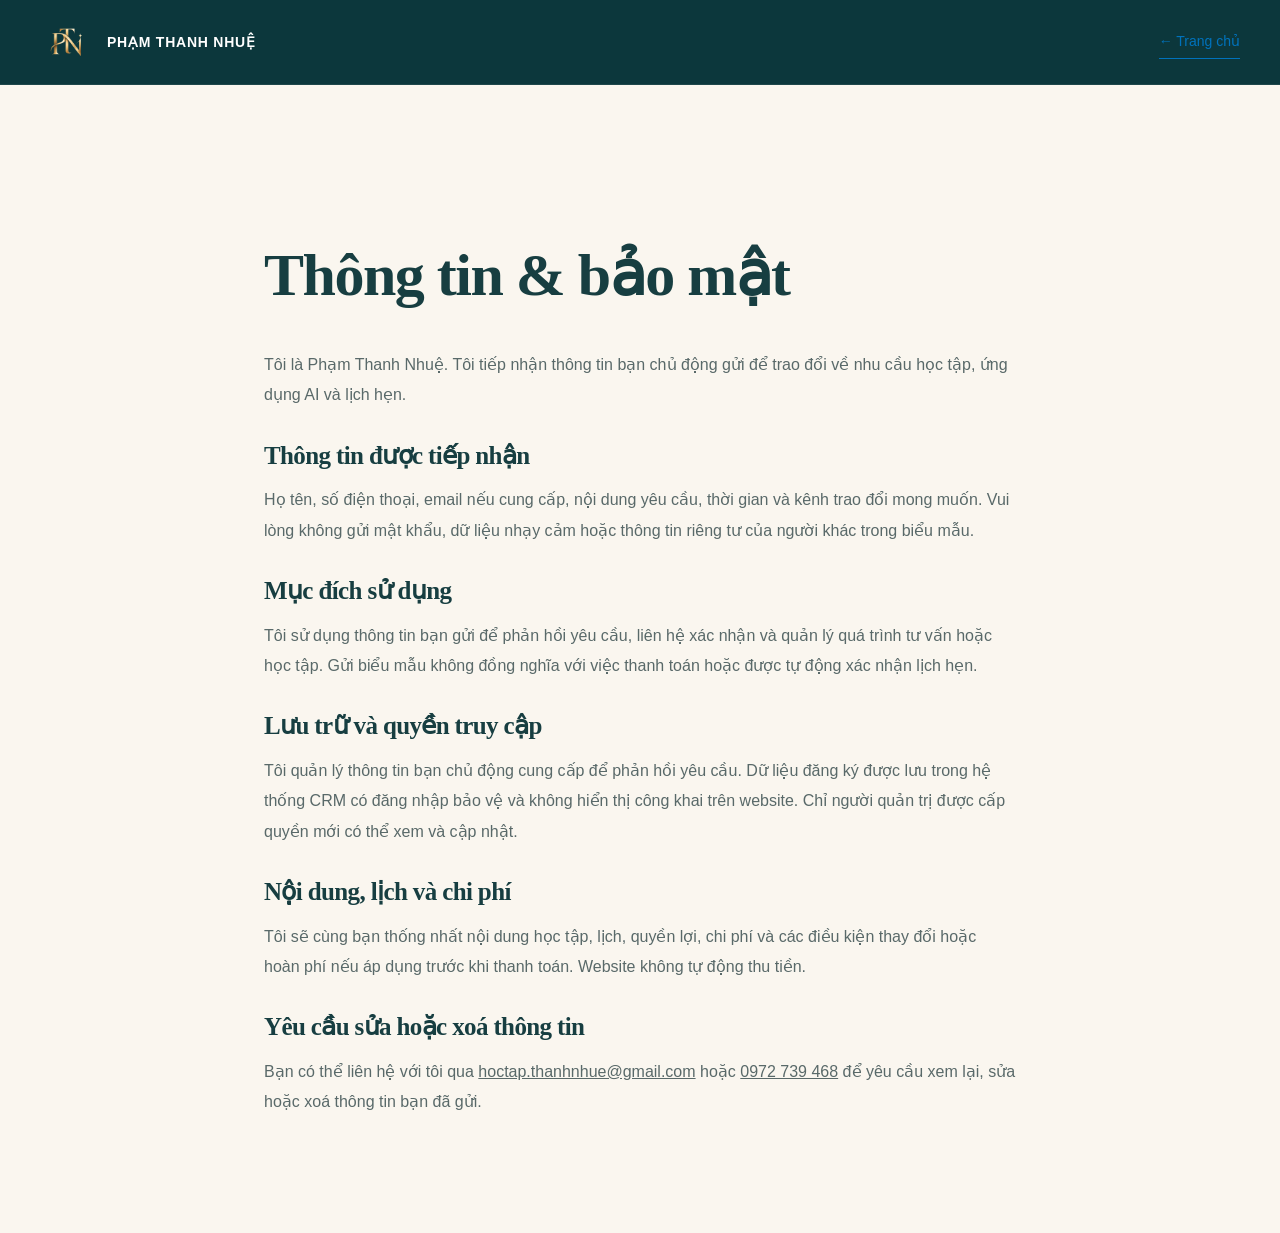
==== commit 5e008518: "Cập nhật nhân vật mỗi 10 giây và giọng đọc" ====
--- a/chinh-sach.html
+++ b/chinh-sach.html
@@ -17,4 +17,4 @@
 
 
 
-<link rel="stylesheet" href="features.css"><link rel="stylesheet" href="refresh.css"><meta name="robots" content="noindex, nofollow"><link rel="stylesheet" href="brand-portraits.css?v=portrait-1"><link rel="stylesheet" href="brand-orange-blue.css?v=1"></head><body><header><div class="nav wrap"><a class="brand" href="/"><img src="logo-chi-pham-nhue-20260904110819-0026k.png" alt="Logo Phạm Thanh Nhuệ"><span>PHẠM THANH NHUỆ</span></a><a class="text-link" href="/#ket-noi">← Trang chủ</a></div></header><main class="wrap portal-shell"><article class="policy-copy"><h1>Thông tin &amp; bảo mật</h1><p>Tôi là Phạm Thanh Nhuệ. Tôi tiếp nhận thông tin bạn chủ động gửi để trao đổi về nhu cầu học tập, ứng dụng AI và lịch hẹn.</p><h2>Thông tin được tiếp nhận</h2><p>Họ tên, số điện thoại, email nếu cung cấp, nội dung yêu cầu, thời gian và kênh trao đổi mong muốn. Vui lòng không gửi mật khẩu, dữ liệu nhạy cảm hoặc thông tin riêng tư của người khác trong biểu mẫu.</p><h2>Mục đích sử dụng</h2><p>Tôi sử dụng thông tin bạn gửi để phản hồi yêu cầu, liên hệ xác nhận và quản lý quá trình tư vấn hoặc học tập. Gửi biểu mẫu không đồng nghĩa với việc thanh toán hoặc được tự động xác nhận lịch hẹn.</p><h2>Lưu trữ và quyền truy cập</h2><p>Tôi quản lý thông tin bạn chủ động cung cấp để phản hồi yêu cầu. Dữ liệu đăng ký được lưu trong hệ thống CRM có đăng nhập bảo vệ và không hiển thị công khai trên website. Chỉ người quản trị được cấp quyền mới có thể xem và cập nhật.</p><h2>Nội dung, lịch và chi phí</h2><p>Tôi sẽ cùng bạn thống nhất nội dung học tập, lịch, quyền lợi, chi phí và các điều kiện thay đổi hoặc hoàn phí nếu áp dụng trước khi thanh toán. Website không tự động thu tiền.</p><h2>Yêu cầu sửa hoặc xoá thông tin</h2><p>Bạn có thể liên hệ với tôi qua <a href="mailto:hoctap.thanhnhue@gmail.com">hoctap.thanhnhue@gmail.com</a> hoặc <a href="tel:0972739468">0972 739 468</a> để yêu cầu xem lại, sửa hoặc xoá thông tin bạn đã gửi.</p></article></main><script src="backend-config.js"></script><script src="api.js"></script></body></html>+<link rel="stylesheet" href="features.css"><link rel="stylesheet" href="refresh.css"><meta name="robots" content="noindex, nofollow"><link rel="stylesheet" href="brand-portraits.css?v=portrait-1"><link rel="stylesheet" href="brand-orange-blue.css?v=20261014-3"></head><body><header><div class="nav wrap"><a class="brand" href="/"><img src="logo-chi-pham-nhue-20260904110819-0026k.png" alt="Logo Phạm Thanh Nhuệ"><span>PHẠM THANH NHUỆ</span></a><a class="text-link" href="/#ket-noi">← Trang chủ</a></div></header><main class="wrap portal-shell"><article class="policy-copy"><h1>Thông tin &amp; bảo mật</h1><p>Tôi là Phạm Thanh Nhuệ. Tôi tiếp nhận thông tin bạn chủ động gửi để trao đổi về nhu cầu học tập, ứng dụng AI và lịch hẹn.</p><h2>Thông tin được tiếp nhận</h2><p>Họ tên, số điện thoại, email nếu cung cấp, nội dung yêu cầu, thời gian và kênh trao đổi mong muốn. Vui lòng không gửi mật khẩu, dữ liệu nhạy cảm hoặc thông tin riêng tư của người khác trong biểu mẫu.</p><h2>Mục đích sử dụng</h2><p>Tôi sử dụng thông tin bạn gửi để phản hồi yêu cầu, liên hệ xác nhận và quản lý quá trình tư vấn hoặc học tập. Gửi biểu mẫu không đồng nghĩa với việc thanh toán hoặc được tự động xác nhận lịch hẹn.</p><h2>Lưu trữ và quyền truy cập</h2><p>Tôi quản lý thông tin bạn chủ động cung cấp để phản hồi yêu cầu. Dữ liệu đăng ký được lưu trong hệ thống CRM có đăng nhập bảo vệ và không hiển thị công khai trên website. Chỉ người quản trị được cấp quyền mới có thể xem và cập nhật.</p><h2>Nội dung, lịch và chi phí</h2><p>Tôi sẽ cùng bạn thống nhất nội dung học tập, lịch, quyền lợi, chi phí và các điều kiện thay đổi hoặc hoàn phí nếu áp dụng trước khi thanh toán. Website không tự động thu tiền.</p><h2>Yêu cầu sửa hoặc xoá thông tin</h2><p>Bạn có thể liên hệ với tôi qua <a href="mailto:hoctap.thanhnhue@gmail.com">hoctap.thanhnhue@gmail.com</a> hoặc <a href="tel:0972739468">0972 739 468</a> để yêu cầu xem lại, sửa hoặc xoá thông tin bạn đã gửi.</p></article></main><script src="backend-config.js"></script><script src="api.js"></script></body></html>
--- a/brand-orange-blue.css
+++ b/brand-orange-blue.css
@@ -23,3 +23,10 @@
 :focus-visible{outline:3px solid #f58220;outline-offset:4px}.form-panel input:focus,.form-panel textarea:focus{outline:2px solid #0072bc;outline-offset:2px}
 .primary{background:#0072bc;border-color:#0072bc;color:#fff}.message-error{color:#00588f;background:#fff0e3;border-left:4px solid #f58220}.message-success{color:#00588f;background:#f0f8fd;border-left:4px solid #0072bc}
 @media(max-width:760px){.hero h1{font-size:clamp(44px,11.5vw,64px)}.section{padding-block:52px}.hero h2{font-size:21px}.section-heading h2,h2,.brand-intro-copy h2{font-size:30px}.benefit h3,.feature-card h3{font-size:24px}.hero-actions{flex-wrap:wrap}.quick-contact{bottom:10px}.inquiry-grid>.form-panel{order:0}}
+
+.admin-entry{display:inline-flex;align-items:center;justify-content:center;background:#f58220;border:2px solid #f58220;border-radius:10px;padding:10px 18px;color:#13354c!important;font-weight:700;margin-top:10px;min-height:44px}.admin-entry:hover{background:#ff9b45}
+
+.evn-event{background:#fff7ef}.evn-gallery{display:grid;grid-template-columns:repeat(2,minmax(0,1fr));gap:24px}.evn-gallery .event-photo{aspect-ratio:4/3}.evn-gallery .event-photo img{display:block;object-fit:contain;background:#e8f4fb}.evn-gallery .event-card:first-child{grid-column:1/-1}.evn-gallery .event-card:first-child .event-photo{aspect-ratio:2.15}.evn-gallery .event-card:nth-child(2){grid-column:1/-1}.evn-gallery .event-card:nth-child(2) .event-photo{aspect-ratio:1.5}@media(max-width:760px){.evn-gallery{grid-template-columns:1fr;gap:20px}.evn-gallery .event-card:first-child .event-photo{aspect-ratio:2.15}.evn-gallery .event-card:nth-child(2) .event-photo{aspect-ratio:1.5}}
+
+/* Bản xem trước thương hiệu kem – xanh ngọc – vàng đồng. */
+:root{--blue:#12494c;--orange:#977443;--ink:#173e41;--plum:#12494c;--deep:#0c373c;--gold:#977443;--muted:#596969;--paper:#faf6ef;--soft:#f2e9dc;--line:#e4d9c8}body{background:#faf6ef!important;color:#173e41!important}header{background:#0c373c!important}h1,h2,h3{font-family:Georgia,'Times New Roman',serif!important}button,.primary,.submit-button,.quick-register,.admin-entry{background:#977443!important}.eyebrow{color:#977443!important}input,textarea,select{background:#fffdf8!important;border-color:#d7c8b2!important}.event-section,.evn-event{background:#f5ecdf!important}footer{background:#0c373c!important}
